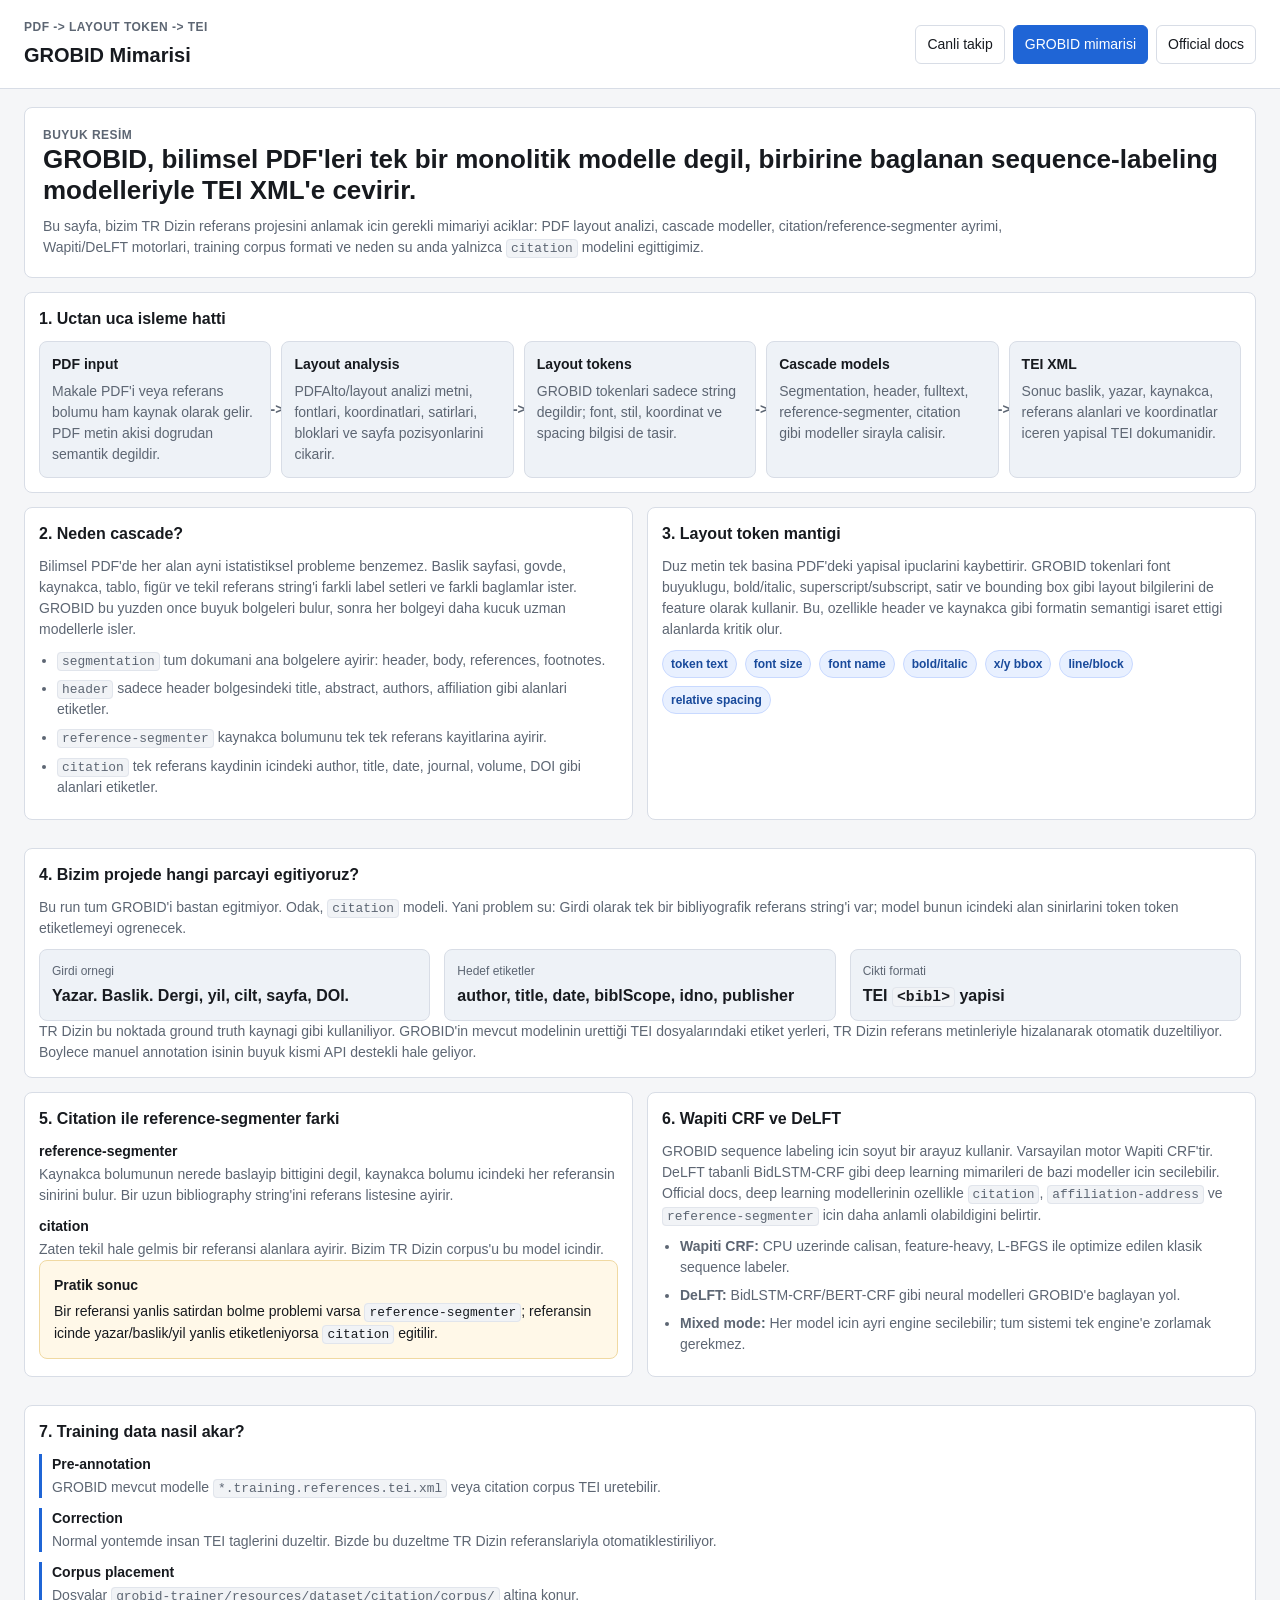
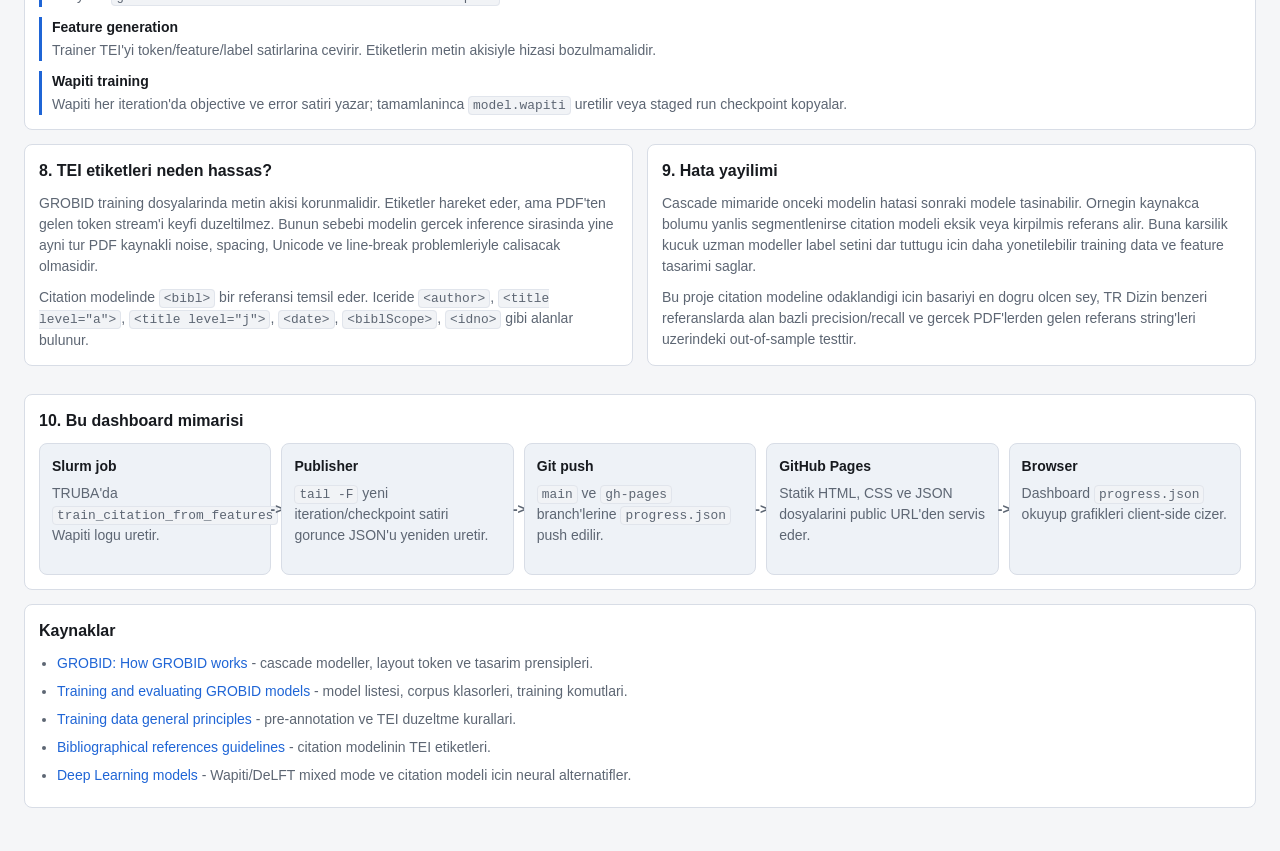
==== architecture.html @ 550983c4 "Expand dashboard documentation" ====
<!doctype html>
<html lang="tr">
<head>
  <meta charset="utf-8">
  <meta name="viewport" content="width=device-width, initial-scale=1">
  <title>GROBID Mimarisi</title>
  <link rel="stylesheet" href="styles.css">
</head>
<body>
  <header class="topbar">
    <div>
      <p class="eyebrow">PDF -> layout token -> TEI</p>
      <h1>GROBID Mimarisi</h1>
    </div>
    <nav class="nav">
      <a href="index.html">Canli takip</a>
      <a class="active" href="architecture.html">GROBID mimarisi</a>
      <a href="https://grobid.readthedocs.io/en/latest/Principles/" rel="noreferrer">Official docs</a>
    </nav>
  </header>

  <main class="page">
    <section class="article-header">
      <p class="eyebrow">Buyuk resim</p>
      <h2>GROBID, bilimsel PDF'leri tek bir monolitik modelle degil, birbirine baglanan sequence-labeling modelleriyle TEI XML'e cevirir.</h2>
      <p>
        Bu sayfa, bizim TR Dizin referans projesini anlamak icin gerekli mimariyi aciklar:
        PDF layout analizi, cascade modeller, citation/reference-segmenter ayrimi, Wapiti/DeLFT motorlari,
        training corpus formati ve neden su anda yalnizca <code>citation</code> modelini egittigimiz.
      </p>
    </section>

    <section class="panel">
      <h2>1. Uctan uca isleme hatti</h2>
      <div class="architecture-flow">
        <div class="flow-card">
          <strong>PDF input</strong>
          <span>Makale PDF'i veya referans bolumu ham kaynak olarak gelir. PDF metin akisi dogrudan semantik degildir.</span>
        </div>
        <div class="flow-card">
          <strong>Layout analysis</strong>
          <span>PDFAlto/layout analizi metni, fontlari, koordinatlari, satirlari, bloklari ve sayfa pozisyonlarini cikarir.</span>
        </div>
        <div class="flow-card">
          <strong>Layout tokens</strong>
          <span>GROBID tokenlari sadece string degildir; font, stil, koordinat ve spacing bilgisi de tasir.</span>
        </div>
        <div class="flow-card">
          <strong>Cascade models</strong>
          <span>Segmentation, header, fulltext, reference-segmenter, citation gibi modeller sirayla calisir.</span>
        </div>
        <div class="flow-card">
          <strong>TEI XML</strong>
          <span>Sonuc baslik, yazar, kaynakca, referans alanlari ve koordinatlar iceren yapisal TEI dokumanidir.</span>
        </div>
      </div>
    </section>

    <section class="architecture-grid">
      <article class="panel">
        <h2>2. Neden cascade?</h2>
        <p>
          Bilimsel PDF'de her alan ayni istatistiksel probleme benzemez. Baslik sayfasi, govde,
          kaynakca, tablo, figür ve tekil referans string'i farkli label setleri ve farkli baglamlar ister.
          GROBID bu yuzden once buyuk bolgeleri bulur, sonra her bolgeyi daha kucuk uzman modellerle isler.
        </p>
        <ul class="compact-list">
          <li><code>segmentation</code> tum dokumani ana bolgelere ayirir: header, body, references, footnotes.</li>
          <li><code>header</code> sadece header bolgesindeki title, abstract, authors, affiliation gibi alanlari etiketler.</li>
          <li><code>reference-segmenter</code> kaynakca bolumunu tek tek referans kayitlarina ayirir.</li>
          <li><code>citation</code> tek referans kaydinin icindeki author, title, date, journal, volume, DOI gibi alanlari etiketler.</li>
        </ul>
      </article>
      <article class="panel">
        <h2>3. Layout token mantigi</h2>
        <p>
          Duz metin tek basina PDF'deki yapisal ipuclarini kaybettirir. GROBID tokenlari font buyuklugu,
          bold/italic, superscript/subscript, satir ve bounding box gibi layout bilgilerini de feature olarak kullanir.
          Bu, ozellikle header ve kaynakca gibi formatin semantigi isaret ettigi alanlarda kritik olur.
        </p>
        <div class="tag-row">
          <span class="tag">token text</span>
          <span class="tag">font size</span>
          <span class="tag">font name</span>
          <span class="tag">bold/italic</span>
          <span class="tag">x/y bbox</span>
          <span class="tag">line/block</span>
          <span class="tag">relative spacing</span>
        </div>
      </article>
    </section>

    <section class="panel">
      <h2>4. Bizim projede hangi parcayi egitiyoruz?</h2>
      <p>
        Bu run tum GROBID'i bastan egitmiyor. Odak, <code>citation</code> modeli. Yani problem su:
        Girdi olarak tek bir bibliyografik referans string'i var; model bunun icindeki alan sinirlarini
        token token etiketlemeyi ogrenecek.
      </p>
      <div class="three">
        <div class="stat-box">
          <span>Girdi ornegi</span>
          <strong>Yazar. Baslik. Dergi, yil, cilt, sayfa, DOI.</strong>
        </div>
        <div class="stat-box">
          <span>Hedef etiketler</span>
          <strong>author, title, date, biblScope, idno, publisher</strong>
        </div>
        <div class="stat-box">
          <span>Cikti formati</span>
          <strong>TEI <code>&lt;bibl&gt;</code> yapisi</strong>
        </div>
      </div>
      <p>
        TR Dizin bu noktada ground truth kaynagi gibi kullaniliyor. GROBID'in mevcut modelinin urettiği
        TEI dosyalarındaki etiket yerleri, TR Dizin referans metinleriyle hizalanarak otomatik duzeltiliyor.
        Boylece manuel annotation isinin buyuk kismi API destekli hale geliyor.
      </p>
    </section>

    <section class="architecture-grid">
      <article class="panel">
        <h2>5. Citation ile reference-segmenter farki</h2>
        <dl class="definitions">
          <dt>reference-segmenter</dt>
          <dd>Kaynakca bolumunun nerede baslayip bittigini degil, kaynakca bolumu icindeki her referansin sinirini bulur. Bir uzun bibliography string'ini referans listesine ayirir.</dd>
          <dt>citation</dt>
          <dd>Zaten tekil hale gelmis bir referansi alanlara ayirir. Bizim TR Dizin corpus'u bu model icindir.</dd>
        </dl>
        <div class="callout">
          <strong>Pratik sonuc</strong>
          <span>Bir referansi yanlis satirdan bolme problemi varsa <code>reference-segmenter</code>; referansin icinde yazar/baslik/yil yanlis etiketleniyorsa <code>citation</code> egitilir.</span>
        </div>
      </article>
      <article class="panel">
        <h2>6. Wapiti CRF ve DeLFT</h2>
        <p>
          GROBID sequence labeling icin soyut bir arayuz kullanir. Varsayilan motor Wapiti CRF'tir.
          DeLFT tabanli BidLSTM-CRF gibi deep learning mimarileri de bazi modeller icin secilebilir.
          Official docs, deep learning modellerinin ozellikle <code>citation</code>, <code>affiliation-address</code>
          ve <code>reference-segmenter</code> icin daha anlamli olabildigini belirtir.
        </p>
        <ul class="compact-list">
          <li><strong>Wapiti CRF:</strong> CPU uzerinde calisan, feature-heavy, L-BFGS ile optimize edilen klasik sequence labeler.</li>
          <li><strong>DeLFT:</strong> BidLSTM-CRF/BERT-CRF gibi neural modelleri GROBID'e baglayan yol.</li>
          <li><strong>Mixed mode:</strong> Her model icin ayri engine secilebilir; tum sistemi tek engine'e zorlamak gerekmez.</li>
        </ul>
      </article>
    </section>

    <section class="panel">
      <h2>7. Training data nasil akar?</h2>
      <ol class="steps">
        <li><strong>Pre-annotation</strong><span>GROBID mevcut modelle <code>*.training.references.tei.xml</code> veya citation corpus TEI uretebilir.</span></li>
        <li><strong>Correction</strong><span>Normal yontemde insan TEI taglerini duzeltir. Bizde bu duzeltme TR Dizin referanslariyla otomatiklestiriliyor.</span></li>
        <li><strong>Corpus placement</strong><span>Dosyalar <code>grobid-trainer/resources/dataset/citation/corpus/</code> altina konur.</span></li>
        <li><strong>Feature generation</strong><span>Trainer TEI'yi token/feature/label satirlarina cevirir. Etiketlerin metin akisiyle hizasi bozulmamalidir.</span></li>
        <li><strong>Wapiti training</strong><span>Wapiti her iteration'da objective ve error satiri yazar; tamamlaninca <code>model.wapiti</code> uretilir veya staged run checkpoint kopyalar.</span></li>
      </ol>
    </section>

    <section class="architecture-grid">
      <article class="panel">
        <h2>8. TEI etiketleri neden hassas?</h2>
        <p>
          GROBID training dosyalarinda metin akisi korunmalidir. Etiketler hareket eder, ama PDF'ten gelen
          token stream'i keyfi duzeltilmez. Bunun sebebi modelin gercek inference sirasinda yine ayni tur
          PDF kaynakli noise, spacing, Unicode ve line-break problemleriyle calisacak olmasidir.
        </p>
        <p>
          Citation modelinde <code>&lt;bibl&gt;</code> bir referansi temsil eder. Iceride
          <code>&lt;author&gt;</code>, <code>&lt;title level="a"&gt;</code>, <code>&lt;title level="j"&gt;</code>,
          <code>&lt;date&gt;</code>, <code>&lt;biblScope&gt;</code>, <code>&lt;idno&gt;</code> gibi alanlar bulunur.
        </p>
      </article>
      <article class="panel">
        <h2>9. Hata yayilimi</h2>
        <p>
          Cascade mimaride onceki modelin hatasi sonraki modele tasinabilir. Ornegin kaynakca bolumu yanlis
          segmentlenirse citation modeli eksik veya kirpilmis referans alir. Buna karsilik kucuk uzman modeller
          label setini dar tuttugu icin daha yonetilebilir training data ve feature tasarimi saglar.
        </p>
        <p>
          Bu proje citation modeline odaklandigi icin basariyi en dogru olcen sey, TR Dizin benzeri referanslarda
          alan bazli precision/recall ve gercek PDF'lerden gelen referans string'leri uzerindeki out-of-sample testtir.
        </p>
      </article>
    </section>

    <section class="panel">
      <h2>10. Bu dashboard mimarisi</h2>
      <div class="architecture-flow">
        <div class="flow-card">
          <strong>Slurm job</strong>
          <span>TRUBA'da <code>train_citation_from_features</code> Wapiti logu uretir.</span>
        </div>
        <div class="flow-card">
          <strong>Publisher</strong>
          <span><code>tail -F</code> yeni iteration/checkpoint satiri gorunce JSON'u yeniden uretir.</span>
        </div>
        <div class="flow-card">
          <strong>Git push</strong>
          <span><code>main</code> ve <code>gh-pages</code> branch'lerine <code>progress.json</code> push edilir.</span>
        </div>
        <div class="flow-card">
          <strong>GitHub Pages</strong>
          <span>Statik HTML, CSS ve JSON dosyalarini public URL'den servis eder.</span>
        </div>
        <div class="flow-card">
          <strong>Browser</strong>
          <span>Dashboard <code>progress.json</code> okuyup grafikleri client-side cizer.</span>
        </div>
      </div>
    </section>

    <section class="panel">
      <h2>Kaynaklar</h2>
      <ul class="source-list">
        <li><a href="https://grobid.readthedocs.io/en/latest/Principles/" rel="noreferrer">GROBID: How GROBID works</a> - cascade modeller, layout token ve tasarim prensipleri.</li>
        <li><a href="https://grobid.readthedocs.io/en/latest/Training-the-models-of-Grobid/" rel="noreferrer">Training and evaluating GROBID models</a> - model listesi, corpus klasorleri, training komutlari.</li>
        <li><a href="https://grobid.readthedocs.io/en/latest/training/General-principles/" rel="noreferrer">Training data general principles</a> - pre-annotation ve TEI duzeltme kurallari.</li>
        <li><a href="https://grobid.readthedocs.io/en/latest/training/Bibliographical-references/" rel="noreferrer">Bibliographical references guidelines</a> - citation modelinin TEI etiketleri.</li>
        <li><a href="https://grobid.readthedocs.io/en/latest/Deep-Learning-models/" rel="noreferrer">Deep Learning models</a> - Wapiti/DeLFT mixed mode ve citation modeli icin neural alternatifler.</li>
      </ul>
    </section>
  </main>
</body>
</html>
---- styles.css ----
:root {
  --bg: #f5f6f8;
  --panel: #ffffff;
  --ink: #171a1f;
  --muted: #5d6673;
  --line: #d8dde6;
  --soft: #eef2f7;
  --blue: #1f65d6;
  --blue-soft: #e8f0ff;
  --red: #c93434;
  --orange: #d9741f;
  --green: #25835a;
  --purple: #6b4fc4;
}

* {
  box-sizing: border-box;
}

body {
  margin: 0;
  background: var(--bg);
  color: var(--ink);
  font: 14px/1.5 -apple-system, BlinkMacSystemFont, "Segoe UI", sans-serif;
}

a {
  color: var(--blue);
  text-decoration: none;
}

a:hover {
  text-decoration: underline;
}

code {
  background: #f1f3f6;
  border: 1px solid #e1e5ec;
  border-radius: 4px;
  font-size: 0.92em;
  padding: 1px 4px;
}

.topbar {
  align-items: center;
  background: var(--panel);
  border-bottom: 1px solid var(--line);
  display: flex;
  gap: 18px;
  justify-content: space-between;
  padding: 18px 24px;
  position: sticky;
  top: 0;
  z-index: 2;
}

.topbar h1 {
  font-size: 20px;
  font-weight: 650;
  letter-spacing: 0;
  margin: 0;
}

.eyebrow {
  color: var(--muted);
  font-size: 12px;
  font-weight: 650;
  letter-spacing: 0.04em;
  margin: 0 0 4px;
  text-transform: uppercase;
}

.nav {
  align-items: center;
  display: flex;
  flex-wrap: wrap;
  gap: 8px;
  justify-content: flex-end;
}

.nav a,
.nav button,
.button-link {
  background: white;
  border: 1px solid var(--line);
  border-radius: 6px;
  color: var(--ink);
  cursor: pointer;
  display: inline-flex;
  font: inherit;
  padding: 8px 11px;
}

.nav a.active {
  background: var(--blue);
  border-color: var(--blue);
  color: white;
}

.page {
  margin: 0 auto;
  max-width: 1480px;
  padding: 18px 24px 34px;
}

.intro {
  background: var(--panel);
  border: 1px solid var(--line);
  border-radius: 8px;
  display: grid;
  gap: 20px;
  grid-template-columns: minmax(0, 1.7fr) minmax(260px, 0.8fr);
  margin-bottom: 14px;
  padding: 18px;
}

.intro h2,
.article-header h2 {
  font-size: 26px;
  letter-spacing: 0;
  line-height: 1.2;
  margin: 0 0 10px;
}

.intro p,
.article-header p {
  color: var(--muted);
  margin: 0;
  max-width: 980px;
}

.intro-facts {
  display: grid;
  gap: 10px;
  grid-template-columns: 1fr 1fr;
}

.intro-facts div,
.stat-box {
  background: var(--soft);
  border: 1px solid var(--line);
  border-radius: 8px;
  min-width: 0;
  padding: 12px;
}

.intro-facts span,
.stat-box span {
  color: var(--muted);
  display: block;
  font-size: 12px;
  margin-bottom: 4px;
}

.intro-facts strong,
.stat-box strong {
  display: block;
  font-size: 16px;
}

.metrics {
  display: grid;
  gap: 12px;
  grid-template-columns: repeat(6, minmax(0, 1fr));
  margin-bottom: 14px;
}

.metric,
.panel {
  background: var(--panel);
  border: 1px solid var(--line);
  border-radius: 8px;
  padding: 14px;
}

.metric .label {
  color: var(--muted);
  font-size: 12px;
  margin-bottom: 4px;
}

.metric .value {
  font-size: 22px;
  font-weight: 650;
  overflow: hidden;
  text-overflow: ellipsis;
  white-space: nowrap;
}

.metric .hint {
  color: var(--muted);
  font-size: 12px;
  margin-top: 2px;
}

.grid {
  display: grid;
  gap: 14px;
  grid-template-columns: minmax(0, 1fr);
}

.two,
.explain-grid,
.note-grid,
.architecture-grid {
  display: grid;
  gap: 14px;
  grid-template-columns: 1fr 1fr;
  margin-bottom: 14px;
}

.three {
  display: grid;
  gap: 14px;
  grid-template-columns: repeat(3, minmax(0, 1fr));
}

.panel {
  margin-bottom: 14px;
}

.panel h2 {
  font-size: 16px;
  font-weight: 650;
  margin: 0 0 10px;
}

.panel h3 {
  font-size: 14px;
  margin: 0 0 6px;
}

.panel p {
  color: var(--muted);
  margin: 0 0 10px;
}

.panel p:last-child {
  margin-bottom: 0;
}

.panel-heading {
  align-items: start;
  display: flex;
  gap: 12px;
  justify-content: space-between;
  margin-bottom: 8px;
}

.panel-heading p {
  color: var(--muted);
  font-size: 13px;
  margin: 0;
  max-width: 640px;
}

.steps {
  counter-reset: step;
  display: grid;
  gap: 10px;
  list-style: none;
  margin: 0;
  padding: 0;
}

.steps li {
  border-left: 3px solid var(--blue);
  padding-left: 10px;
}

.steps strong {
  display: block;
  margin-bottom: 2px;
}

.steps span {
  color: var(--muted);
  display: block;
}

.definitions {
  margin: 0;
}

.definitions dt {
  font-weight: 650;
  margin-top: 10px;
}

.definitions dt:first-child {
  margin-top: 0;
}

.definitions dd {
  color: var(--muted);
  margin: 2px 0 0;
}

canvas {
  display: block;
  height: 250px;
  width: 100%;
}

.table-wrap {
  overflow-x: auto;
}

table {
  border-collapse: collapse;
  font-variant-numeric: tabular-nums;
  min-width: 680px;
  width: 100%;
}

th,
td {
  border-bottom: 1px solid var(--line);
  padding: 7px 8px;
  text-align: right;
}

th:first-child,
td:first-child {
  text-align: left;
}

th {
  color: var(--muted);
  font-size: 12px;
  font-weight: 600;
}

.statusline {
  color: var(--muted);
  font-size: 13px;
  margin: 8px 0 0;
}

.error {
  background: #fff1f1;
  border-left: 4px solid var(--red);
  border-radius: 4px;
  color: #5b1818;
  margin-top: 10px;
  padding: 9px 11px;
}

.article-header {
  background: var(--panel);
  border: 1px solid var(--line);
  border-radius: 8px;
  margin-bottom: 14px;
  padding: 18px;
}

.architecture-flow {
  display: grid;
  gap: 10px;
  grid-template-columns: repeat(5, minmax(0, 1fr));
}

.flow-card {
  background: var(--soft);
  border: 1px solid var(--line);
  border-radius: 8px;
  min-height: 132px;
  padding: 12px;
  position: relative;
}

.flow-card:not(:last-child)::after {
  color: var(--muted);
  content: "->";
  font-weight: 700;
  position: absolute;
  right: -13px;
  top: 50%;
  transform: translateY(-50%);
}

.flow-card strong {
  display: block;
  margin-bottom: 6px;
}

.flow-card span,
.source-list li,
.compact-list li {
  color: var(--muted);
}

.compact-list,
.source-list {
  margin: 0;
  padding-left: 18px;
}

.compact-list li,
.source-list li {
  margin: 7px 0;
}

.tag-row {
  display: flex;
  flex-wrap: wrap;
  gap: 8px;
}

.tag {
  background: var(--blue-soft);
  border: 1px solid #c8d9ff;
  border-radius: 999px;
  color: #194a9b;
  font-size: 12px;
  font-weight: 650;
  padding: 4px 8px;
}

.callout {
  background: #fff8e8;
  border: 1px solid #f0d9a2;
  border-radius: 8px;
  padding: 14px;
}

.callout strong {
  display: block;
  margin-bottom: 5px;
}

@media (max-width: 1100px) {
  .metrics {
    grid-template-columns: repeat(3, minmax(0, 1fr));
  }

  .architecture-flow {
    grid-template-columns: 1fr;
  }

  .flow-card:not(:last-child)::after {
    bottom: -18px;
    content: "down";
    left: 12px;
    right: auto;
    top: auto;
    transform: none;
  }
}

@media (max-width: 880px) {
  .topbar {
    align-items: flex-start;
    flex-direction: column;
  }

  .nav {
    justify-content: flex-start;
  }

  .intro,
  .two,
  .explain-grid,
  .note-grid,
  .architecture-grid,
  .three {
    grid-template-columns: 1fr;
  }

  .metrics {
    grid-template-columns: repeat(2, minmax(0, 1fr));
  }

  .panel-heading {
    display: block;
  }
}

@media (max-width: 520px) {
  .page,
  .topbar {
    padding-left: 14px;
    padding-right: 14px;
  }

  .intro-facts,
  .metrics {
    grid-template-columns: 1fr;
  }
}
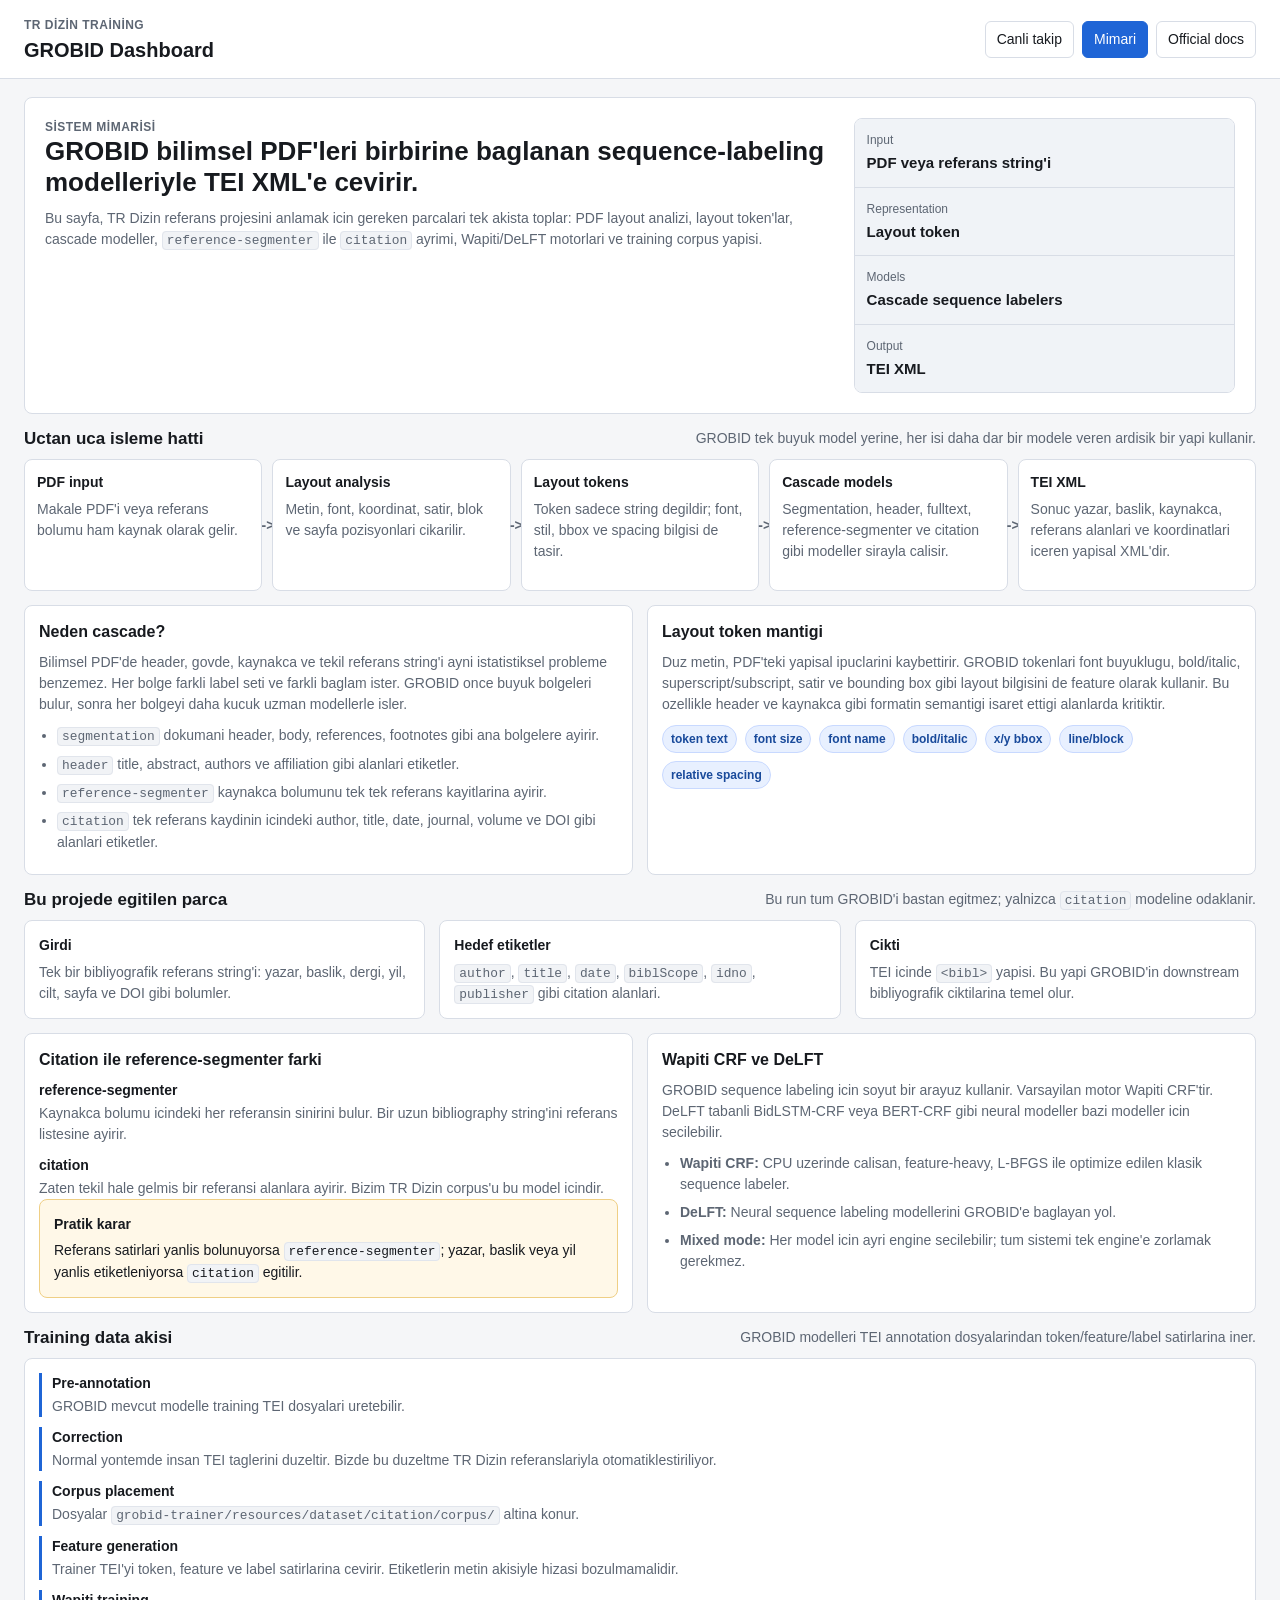
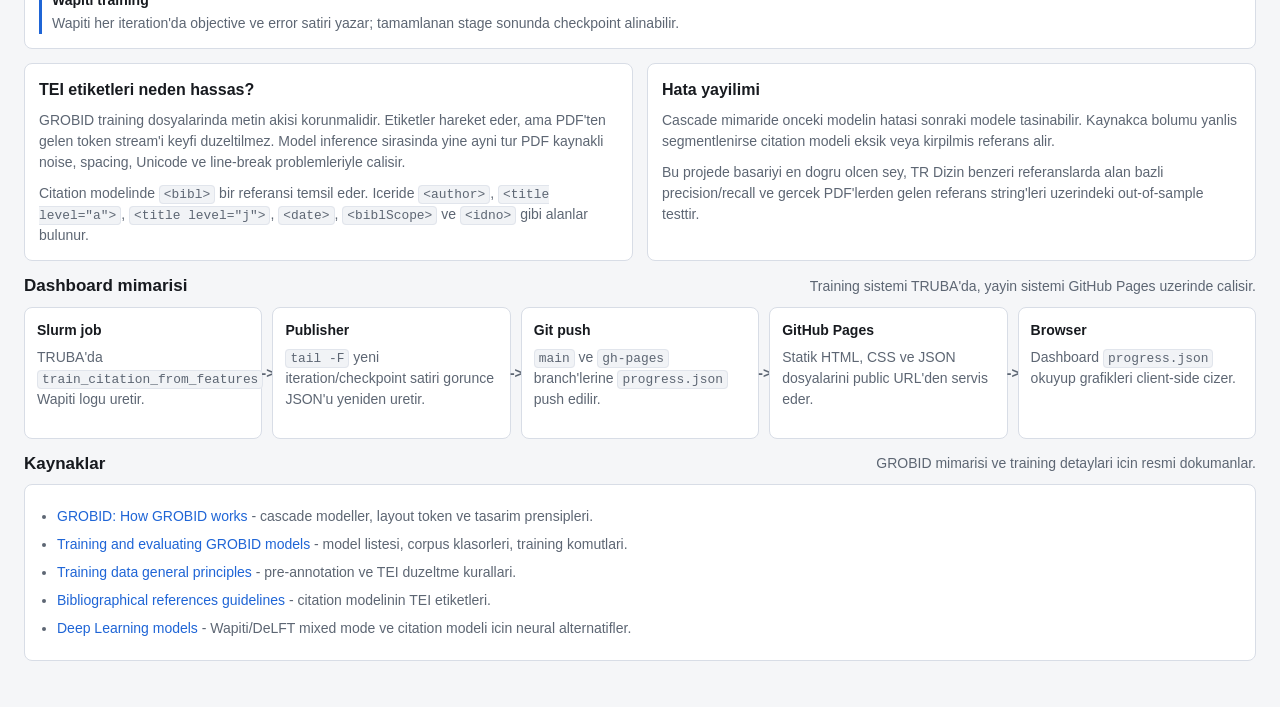
==== commit 64a48771: "Unify dashboard site layout" ====
--- a/architecture.html
+++ b/architecture.html
@@ -8,220 +8,224 @@
 </head>
 <body>
   <header class="topbar">
-    <div>
-      <p class="eyebrow">PDF -> layout token -> TEI</p>
-      <h1>GROBID Mimarisi</h1>
+    <div class="brand">
+      <p class="eyebrow">TR Dizin training</p>
+      <h1>GROBID Dashboard</h1>
     </div>
     <nav class="nav">
       <a href="index.html">Canli takip</a>
-      <a class="active" href="architecture.html">GROBID mimarisi</a>
+      <a class="active" href="architecture.html">Mimari</a>
       <a href="https://grobid.readthedocs.io/en/latest/Principles/" rel="noreferrer">Official docs</a>
     </nav>
   </header>
 
   <main class="page">
-    <section class="article-header">
-      <p class="eyebrow">Buyuk resim</p>
-      <h2>GROBID, bilimsel PDF'leri tek bir monolitik modelle degil, birbirine baglanan sequence-labeling modelleriyle TEI XML'e cevirir.</h2>
-      <p>
-        Bu sayfa, bizim TR Dizin referans projesini anlamak icin gerekli mimariyi aciklar:
-        PDF layout analizi, cascade modeller, citation/reference-segmenter ayrimi, Wapiti/DeLFT motorlari,
-        training corpus formati ve neden su anda yalnizca <code>citation</code> modelini egittigimiz.
-      </p>
-    </section>
-
-    <section class="panel">
-      <h2>1. Uctan uca isleme hatti</h2>
-      <div class="architecture-flow">
-        <div class="flow-card">
-          <strong>PDF input</strong>
-          <span>Makale PDF'i veya referans bolumu ham kaynak olarak gelir. PDF metin akisi dogrudan semantik degildir.</span>
+    <section class="hero">
+      <div>
+        <p class="eyebrow">Sistem mimarisi</p>
+        <h2>GROBID bilimsel PDF'leri birbirine baglanan sequence-labeling modelleriyle TEI XML'e cevirir.</h2>
+        <p>
+          Bu sayfa, TR Dizin referans projesini anlamak icin gereken parcalari tek akista toplar:
+          PDF layout analizi, layout token'lar, cascade modeller, <code>reference-segmenter</code> ile
+          <code>citation</code> ayrimi, Wapiti/DeLFT motorlari ve training corpus yapisi.
+        </p>
+      </div>
+      <div class="hero-meta" aria-label="Architecture summary">
+        <div><span>Input</span><strong>PDF veya referans string'i</strong></div>
+        <div><span>Representation</span><strong>Layout token</strong></div>
+        <div><span>Models</span><strong>Cascade sequence labelers</strong></div>
+        <div><span>Output</span><strong>TEI XML</strong></div>
+      </div>
+    </section>
+
+    <section class="section">
+      <div class="section-header">
+        <h2>Uctan uca isleme hatti</h2>
+        <p>GROBID tek buyuk model yerine, her isi daha dar bir modele veren ardisik bir yapi kullanir.</p>
+      </div>
+      <div class="pipeline">
+        <div class="pipeline-step"><strong>PDF input</strong><span>Makale PDF'i veya referans bolumu ham kaynak olarak gelir.</span></div>
+        <div class="pipeline-step"><strong>Layout analysis</strong><span>Metin, font, koordinat, satir, blok ve sayfa pozisyonlari cikarilir.</span></div>
+        <div class="pipeline-step"><strong>Layout tokens</strong><span>Token sadece string degildir; font, stil, bbox ve spacing bilgisi de tasir.</span></div>
+        <div class="pipeline-step"><strong>Cascade models</strong><span>Segmentation, header, fulltext, reference-segmenter ve citation gibi modeller sirayla calisir.</span></div>
+        <div class="pipeline-step"><strong>TEI XML</strong><span>Sonuc yazar, baslik, kaynakca, referans alanlari ve koordinatlari iceren yapisal XML'dir.</span></div>
+      </div>
+    </section>
+
+    <section class="section">
+      <div class="grid-2">
+        <article class="surface">
+          <div class="surface-heading">
+            <h3>Neden cascade?</h3>
+          </div>
+          <p>
+            Bilimsel PDF'de header, govde, kaynakca ve tekil referans string'i ayni istatistiksel
+            probleme benzemez. Her bolge farkli label seti ve farkli baglam ister. GROBID once
+            buyuk bolgeleri bulur, sonra her bolgeyi daha kucuk uzman modellerle isler.
+          </p>
+          <ul class="compact-list">
+            <li><code>segmentation</code> dokumani header, body, references, footnotes gibi ana bolgelere ayirir.</li>
+            <li><code>header</code> title, abstract, authors ve affiliation gibi alanlari etiketler.</li>
+            <li><code>reference-segmenter</code> kaynakca bolumunu tek tek referans kayitlarina ayirir.</li>
+            <li><code>citation</code> tek referans kaydinin icindeki author, title, date, journal, volume ve DOI gibi alanlari etiketler.</li>
+          </ul>
+        </article>
+        <article class="surface">
+          <div class="surface-heading">
+            <h3>Layout token mantigi</h3>
+          </div>
+          <p>
+            Duz metin, PDF'teki yapisal ipuclarini kaybettirir. GROBID tokenlari font buyuklugu,
+            bold/italic, superscript/subscript, satir ve bounding box gibi layout bilgisini de feature
+            olarak kullanir. Bu ozellikle header ve kaynakca gibi formatin semantigi isaret ettigi
+            alanlarda kritiktir.
+          </p>
+          <div class="tag-row">
+            <span class="tag">token text</span>
+            <span class="tag">font size</span>
+            <span class="tag">font name</span>
+            <span class="tag">bold/italic</span>
+            <span class="tag">x/y bbox</span>
+            <span class="tag">line/block</span>
+            <span class="tag">relative spacing</span>
+          </div>
+        </article>
+      </div>
+    </section>
+
+    <section class="section">
+      <div class="section-header">
+        <h2>Bu projede egitilen parca</h2>
+        <p>Bu run tum GROBID'i bastan egitmez; yalnizca <code>citation</code> modeline odaklanir.</p>
+      </div>
+      <div class="grid-3">
+        <div class="surface">
+          <h3>Girdi</h3>
+          <p>Tek bir bibliyografik referans string'i: yazar, baslik, dergi, yil, cilt, sayfa ve DOI gibi bolumler.</p>
         </div>
-        <div class="flow-card">
-          <strong>Layout analysis</strong>
-          <span>PDFAlto/layout analizi metni, fontlari, koordinatlari, satirlari, bloklari ve sayfa pozisyonlarini cikarir.</span>
+        <div class="surface">
+          <h3>Hedef etiketler</h3>
+          <p><code>author</code>, <code>title</code>, <code>date</code>, <code>biblScope</code>, <code>idno</code>, <code>publisher</code> gibi citation alanlari.</p>
         </div>
-        <div class="flow-card">
-          <strong>Layout tokens</strong>
-          <span>GROBID tokenlari sadece string degildir; font, stil, koordinat ve spacing bilgisi de tasir.</span>
+        <div class="surface">
+          <h3>Cikti</h3>
+          <p>TEI icinde <code>&lt;bibl&gt;</code> yapisi. Bu yapi GROBID'in downstream bibliyografik ciktilarina temel olur.</p>
         </div>
-        <div class="flow-card">
-          <strong>Cascade models</strong>
-          <span>Segmentation, header, fulltext, reference-segmenter, citation gibi modeller sirayla calisir.</span>
-        </div>
-        <div class="flow-card">
-          <strong>TEI XML</strong>
-          <span>Sonuc baslik, yazar, kaynakca, referans alanlari ve koordinatlar iceren yapisal TEI dokumanidir.</span>
-        </div>
-      </div>
-    </section>
-
-    <section class="architecture-grid">
-      <article class="panel">
-        <h2>2. Neden cascade?</h2>
-        <p>
-          Bilimsel PDF'de her alan ayni istatistiksel probleme benzemez. Baslik sayfasi, govde,
-          kaynakca, tablo, figür ve tekil referans string'i farkli label setleri ve farkli baglamlar ister.
-          GROBID bu yuzden once buyuk bolgeleri bulur, sonra her bolgeyi daha kucuk uzman modellerle isler.
-        </p>
-        <ul class="compact-list">
-          <li><code>segmentation</code> tum dokumani ana bolgelere ayirir: header, body, references, footnotes.</li>
-          <li><code>header</code> sadece header bolgesindeki title, abstract, authors, affiliation gibi alanlari etiketler.</li>
-          <li><code>reference-segmenter</code> kaynakca bolumunu tek tek referans kayitlarina ayirir.</li>
-          <li><code>citation</code> tek referans kaydinin icindeki author, title, date, journal, volume, DOI gibi alanlari etiketler.</li>
+      </div>
+    </section>
+
+    <section class="section">
+      <div class="grid-2">
+        <article class="surface">
+          <div class="surface-heading">
+            <h3>Citation ile reference-segmenter farki</h3>
+          </div>
+          <dl class="definitions">
+            <dt>reference-segmenter</dt>
+            <dd>Kaynakca bolumu icindeki her referansin sinirini bulur. Bir uzun bibliography string'ini referans listesine ayirir.</dd>
+            <dt>citation</dt>
+            <dd>Zaten tekil hale gelmis bir referansi alanlara ayirir. Bizim TR Dizin corpus'u bu model icindir.</dd>
+          </dl>
+          <div class="callout">
+            <strong>Pratik karar</strong>
+            <span>Referans satirlari yanlis bolunuyorsa <code>reference-segmenter</code>; yazar, baslik veya yil yanlis etiketleniyorsa <code>citation</code> egitilir.</span>
+          </div>
+        </article>
+        <article class="surface">
+          <div class="surface-heading">
+            <h3>Wapiti CRF ve DeLFT</h3>
+          </div>
+          <p>
+            GROBID sequence labeling icin soyut bir arayuz kullanir. Varsayilan motor Wapiti CRF'tir.
+            DeLFT tabanli BidLSTM-CRF veya BERT-CRF gibi neural modeller bazi modeller icin secilebilir.
+          </p>
+          <ul class="compact-list">
+            <li><strong>Wapiti CRF:</strong> CPU uzerinde calisan, feature-heavy, L-BFGS ile optimize edilen klasik sequence labeler.</li>
+            <li><strong>DeLFT:</strong> Neural sequence labeling modellerini GROBID'e baglayan yol.</li>
+            <li><strong>Mixed mode:</strong> Her model icin ayri engine secilebilir; tum sistemi tek engine'e zorlamak gerekmez.</li>
+          </ul>
+        </article>
+      </div>
+    </section>
+
+    <section class="section">
+      <div class="section-header">
+        <h2>Training data akisi</h2>
+        <p>GROBID modelleri TEI annotation dosyalarindan token/feature/label satirlarina iner.</p>
+      </div>
+      <div class="surface">
+        <ol class="steps">
+          <li><strong>Pre-annotation</strong><span>GROBID mevcut modelle training TEI dosyalari uretebilir.</span></li>
+          <li><strong>Correction</strong><span>Normal yontemde insan TEI taglerini duzeltir. Bizde bu duzeltme TR Dizin referanslariyla otomatiklestiriliyor.</span></li>
+          <li><strong>Corpus placement</strong><span>Dosyalar <code>grobid-trainer/resources/dataset/citation/corpus/</code> altina konur.</span></li>
+          <li><strong>Feature generation</strong><span>Trainer TEI'yi token, feature ve label satirlarina cevirir. Etiketlerin metin akisiyle hizasi bozulmamalidir.</span></li>
+          <li><strong>Wapiti training</strong><span>Wapiti her iteration'da objective ve error satiri yazar; tamamlanan stage sonunda checkpoint alinabilir.</span></li>
+        </ol>
+      </div>
+    </section>
+
+    <section class="section">
+      <div class="grid-2">
+        <article class="surface">
+          <div class="surface-heading">
+            <h3>TEI etiketleri neden hassas?</h3>
+          </div>
+          <p>
+            GROBID training dosyalarinda metin akisi korunmalidir. Etiketler hareket eder, ama PDF'ten
+            gelen token stream'i keyfi duzeltilmez. Model inference sirasinda yine ayni tur PDF kaynakli
+            noise, spacing, Unicode ve line-break problemleriyle calisir.
+          </p>
+          <p>
+            Citation modelinde <code>&lt;bibl&gt;</code> bir referansi temsil eder. Iceride
+            <code>&lt;author&gt;</code>, <code>&lt;title level="a"&gt;</code>,
+            <code>&lt;title level="j"&gt;</code>, <code>&lt;date&gt;</code>,
+            <code>&lt;biblScope&gt;</code> ve <code>&lt;idno&gt;</code> gibi alanlar bulunur.
+          </p>
+        </article>
+        <article class="surface">
+          <div class="surface-heading">
+            <h3>Hata yayilimi</h3>
+          </div>
+          <p>
+            Cascade mimaride onceki modelin hatasi sonraki modele tasinabilir. Kaynakca bolumu yanlis
+            segmentlenirse citation modeli eksik veya kirpilmis referans alir.
+          </p>
+          <p>
+            Bu projede basariyi en dogru olcen sey, TR Dizin benzeri referanslarda alan bazli
+            precision/recall ve gercek PDF'lerden gelen referans string'leri uzerindeki out-of-sample testtir.
+          </p>
+        </article>
+      </div>
+    </section>
+
+    <section class="section">
+      <div class="section-header">
+        <h2>Dashboard mimarisi</h2>
+        <p>Training sistemi TRUBA'da, yayin sistemi GitHub Pages uzerinde calisir.</p>
+      </div>
+      <div class="pipeline">
+        <div class="pipeline-step"><strong>Slurm job</strong><span>TRUBA'da <code>train_citation_from_features</code> Wapiti logu uretir.</span></div>
+        <div class="pipeline-step"><strong>Publisher</strong><span><code>tail -F</code> yeni iteration/checkpoint satiri gorunce JSON'u yeniden uretir.</span></div>
+        <div class="pipeline-step"><strong>Git push</strong><span><code>main</code> ve <code>gh-pages</code> branch'lerine <code>progress.json</code> push edilir.</span></div>
+        <div class="pipeline-step"><strong>GitHub Pages</strong><span>Statik HTML, CSS ve JSON dosyalarini public URL'den servis eder.</span></div>
+        <div class="pipeline-step"><strong>Browser</strong><span>Dashboard <code>progress.json</code> okuyup grafikleri client-side cizer.</span></div>
+      </div>
+    </section>
+
+    <section class="section">
+      <div class="section-header">
+        <h2>Kaynaklar</h2>
+        <p>GROBID mimarisi ve training detaylari icin resmi dokumanlar.</p>
+      </div>
+      <div class="surface">
+        <ul class="source-list">
+          <li><a href="https://grobid.readthedocs.io/en/latest/Principles/" rel="noreferrer">GROBID: How GROBID works</a> - cascade modeller, layout token ve tasarim prensipleri.</li>
+          <li><a href="https://grobid.readthedocs.io/en/latest/Training-the-models-of-Grobid/" rel="noreferrer">Training and evaluating GROBID models</a> - model listesi, corpus klasorleri, training komutlari.</li>
+          <li><a href="https://grobid.readthedocs.io/en/latest/training/General-principles/" rel="noreferrer">Training data general principles</a> - pre-annotation ve TEI duzeltme kurallari.</li>
+          <li><a href="https://grobid.readthedocs.io/en/latest/training/Bibliographical-references/" rel="noreferrer">Bibliographical references guidelines</a> - citation modelinin TEI etiketleri.</li>
+          <li><a href="https://grobid.readthedocs.io/en/latest/Deep-Learning-models/" rel="noreferrer">Deep Learning models</a> - Wapiti/DeLFT mixed mode ve citation modeli icin neural alternatifler.</li>
         </ul>
-      </article>
-      <article class="panel">
-        <h2>3. Layout token mantigi</h2>
-        <p>
-          Duz metin tek basina PDF'deki yapisal ipuclarini kaybettirir. GROBID tokenlari font buyuklugu,
-          bold/italic, superscript/subscript, satir ve bounding box gibi layout bilgilerini de feature olarak kullanir.
-          Bu, ozellikle header ve kaynakca gibi formatin semantigi isaret ettigi alanlarda kritik olur.
-        </p>
-        <div class="tag-row">
-          <span class="tag">token text</span>
-          <span class="tag">font size</span>
-          <span class="tag">font name</span>
-          <span class="tag">bold/italic</span>
-          <span class="tag">x/y bbox</span>
-          <span class="tag">line/block</span>
-          <span class="tag">relative spacing</span>
-        </div>
-      </article>
-    </section>
-
-    <section class="panel">
-      <h2>4. Bizim projede hangi parcayi egitiyoruz?</h2>
-      <p>
-        Bu run tum GROBID'i bastan egitmiyor. Odak, <code>citation</code> modeli. Yani problem su:
-        Girdi olarak tek bir bibliyografik referans string'i var; model bunun icindeki alan sinirlarini
-        token token etiketlemeyi ogrenecek.
-      </p>
-      <div class="three">
-        <div class="stat-box">
-          <span>Girdi ornegi</span>
-          <strong>Yazar. Baslik. Dergi, yil, cilt, sayfa, DOI.</strong>
-        </div>
-        <div class="stat-box">
-          <span>Hedef etiketler</span>
-          <strong>author, title, date, biblScope, idno, publisher</strong>
-        </div>
-        <div class="stat-box">
-          <span>Cikti formati</span>
-          <strong>TEI <code>&lt;bibl&gt;</code> yapisi</strong>
-        </div>
-      </div>
-      <p>
-        TR Dizin bu noktada ground truth kaynagi gibi kullaniliyor. GROBID'in mevcut modelinin urettiği
-        TEI dosyalarındaki etiket yerleri, TR Dizin referans metinleriyle hizalanarak otomatik duzeltiliyor.
-        Boylece manuel annotation isinin buyuk kismi API destekli hale geliyor.
-      </p>
-    </section>
-
-    <section class="architecture-grid">
-      <article class="panel">
-        <h2>5. Citation ile reference-segmenter farki</h2>
-        <dl class="definitions">
-          <dt>reference-segmenter</dt>
-          <dd>Kaynakca bolumunun nerede baslayip bittigini degil, kaynakca bolumu icindeki her referansin sinirini bulur. Bir uzun bibliography string'ini referans listesine ayirir.</dd>
-          <dt>citation</dt>
-          <dd>Zaten tekil hale gelmis bir referansi alanlara ayirir. Bizim TR Dizin corpus'u bu model icindir.</dd>
-        </dl>
-        <div class="callout">
-          <strong>Pratik sonuc</strong>
-          <span>Bir referansi yanlis satirdan bolme problemi varsa <code>reference-segmenter</code>; referansin icinde yazar/baslik/yil yanlis etiketleniyorsa <code>citation</code> egitilir.</span>
-        </div>
-      </article>
-      <article class="panel">
-        <h2>6. Wapiti CRF ve DeLFT</h2>
-        <p>
-          GROBID sequence labeling icin soyut bir arayuz kullanir. Varsayilan motor Wapiti CRF'tir.
-          DeLFT tabanli BidLSTM-CRF gibi deep learning mimarileri de bazi modeller icin secilebilir.
-          Official docs, deep learning modellerinin ozellikle <code>citation</code>, <code>affiliation-address</code>
-          ve <code>reference-segmenter</code> icin daha anlamli olabildigini belirtir.
-        </p>
-        <ul class="compact-list">
-          <li><strong>Wapiti CRF:</strong> CPU uzerinde calisan, feature-heavy, L-BFGS ile optimize edilen klasik sequence labeler.</li>
-          <li><strong>DeLFT:</strong> BidLSTM-CRF/BERT-CRF gibi neural modelleri GROBID'e baglayan yol.</li>
-          <li><strong>Mixed mode:</strong> Her model icin ayri engine secilebilir; tum sistemi tek engine'e zorlamak gerekmez.</li>
-        </ul>
-      </article>
-    </section>
-
-    <section class="panel">
-      <h2>7. Training data nasil akar?</h2>
-      <ol class="steps">
-        <li><strong>Pre-annotation</strong><span>GROBID mevcut modelle <code>*.training.references.tei.xml</code> veya citation corpus TEI uretebilir.</span></li>
-        <li><strong>Correction</strong><span>Normal yontemde insan TEI taglerini duzeltir. Bizde bu duzeltme TR Dizin referanslariyla otomatiklestiriliyor.</span></li>
-        <li><strong>Corpus placement</strong><span>Dosyalar <code>grobid-trainer/resources/dataset/citation/corpus/</code> altina konur.</span></li>
-        <li><strong>Feature generation</strong><span>Trainer TEI'yi token/feature/label satirlarina cevirir. Etiketlerin metin akisiyle hizasi bozulmamalidir.</span></li>
-        <li><strong>Wapiti training</strong><span>Wapiti her iteration'da objective ve error satiri yazar; tamamlaninca <code>model.wapiti</code> uretilir veya staged run checkpoint kopyalar.</span></li>
-      </ol>
-    </section>
-
-    <section class="architecture-grid">
-      <article class="panel">
-        <h2>8. TEI etiketleri neden hassas?</h2>
-        <p>
-          GROBID training dosyalarinda metin akisi korunmalidir. Etiketler hareket eder, ama PDF'ten gelen
-          token stream'i keyfi duzeltilmez. Bunun sebebi modelin gercek inference sirasinda yine ayni tur
-          PDF kaynakli noise, spacing, Unicode ve line-break problemleriyle calisacak olmasidir.
-        </p>
-        <p>
-          Citation modelinde <code>&lt;bibl&gt;</code> bir referansi temsil eder. Iceride
-          <code>&lt;author&gt;</code>, <code>&lt;title level="a"&gt;</code>, <code>&lt;title level="j"&gt;</code>,
-          <code>&lt;date&gt;</code>, <code>&lt;biblScope&gt;</code>, <code>&lt;idno&gt;</code> gibi alanlar bulunur.
-        </p>
-      </article>
-      <article class="panel">
-        <h2>9. Hata yayilimi</h2>
-        <p>
-          Cascade mimaride onceki modelin hatasi sonraki modele tasinabilir. Ornegin kaynakca bolumu yanlis
-          segmentlenirse citation modeli eksik veya kirpilmis referans alir. Buna karsilik kucuk uzman modeller
-          label setini dar tuttugu icin daha yonetilebilir training data ve feature tasarimi saglar.
-        </p>
-        <p>
-          Bu proje citation modeline odaklandigi icin basariyi en dogru olcen sey, TR Dizin benzeri referanslarda
-          alan bazli precision/recall ve gercek PDF'lerden gelen referans string'leri uzerindeki out-of-sample testtir.
-        </p>
-      </article>
-    </section>
-
-    <section class="panel">
-      <h2>10. Bu dashboard mimarisi</h2>
-      <div class="architecture-flow">
-        <div class="flow-card">
-          <strong>Slurm job</strong>
-          <span>TRUBA'da <code>train_citation_from_features</code> Wapiti logu uretir.</span>
-        </div>
-        <div class="flow-card">
-          <strong>Publisher</strong>
-          <span><code>tail -F</code> yeni iteration/checkpoint satiri gorunce JSON'u yeniden uretir.</span>
-        </div>
-        <div class="flow-card">
-          <strong>Git push</strong>
-          <span><code>main</code> ve <code>gh-pages</code> branch'lerine <code>progress.json</code> push edilir.</span>
-        </div>
-        <div class="flow-card">
-          <strong>GitHub Pages</strong>
-          <span>Statik HTML, CSS ve JSON dosyalarini public URL'den servis eder.</span>
-        </div>
-        <div class="flow-card">
-          <strong>Browser</strong>
-          <span>Dashboard <code>progress.json</code> okuyup grafikleri client-side cizer.</span>
-        </div>
-      </div>
-    </section>
-
-    <section class="panel">
-      <h2>Kaynaklar</h2>
-      <ul class="source-list">
-        <li><a href="https://grobid.readthedocs.io/en/latest/Principles/" rel="noreferrer">GROBID: How GROBID works</a> - cascade modeller, layout token ve tasarim prensipleri.</li>
-        <li><a href="https://grobid.readthedocs.io/en/latest/Training-the-models-of-Grobid/" rel="noreferrer">Training and evaluating GROBID models</a> - model listesi, corpus klasorleri, training komutlari.</li>
-        <li><a href="https://grobid.readthedocs.io/en/latest/training/General-principles/" rel="noreferrer">Training data general principles</a> - pre-annotation ve TEI duzeltme kurallari.</li>
-        <li><a href="https://grobid.readthedocs.io/en/latest/training/Bibliographical-references/" rel="noreferrer">Bibliographical references guidelines</a> - citation modelinin TEI etiketleri.</li>
-        <li><a href="https://grobid.readthedocs.io/en/latest/Deep-Learning-models/" rel="noreferrer">Deep Learning models</a> - Wapiti/DeLFT mixed mode ve citation modeli icin neural alternatifler.</li>
-      </ul>
+      </div>
     </section>
   </main>
 </body>
--- a/styles.css
+++ b/styles.css
@@ -1,16 +1,17 @@
 :root {
   --bg: #f5f6f8;
-  --panel: #ffffff;
+  --surface: #ffffff;
+  --surface-alt: #f0f3f7;
   --ink: #171a1f;
   --muted: #5d6673;
   --line: #d8dde6;
-  --soft: #eef2f7;
   --blue: #1f65d6;
   --blue-soft: #e8f0ff;
   --red: #c93434;
   --orange: #d9741f;
   --green: #25835a;
-  --purple: #6b4fc4;
+  --warning-bg: #fff8e8;
+  --warning-line: #efcf85;
 }
 
 * {
@@ -43,22 +44,19 @@
 
 .topbar {
   align-items: center;
-  background: var(--panel);
+  background: var(--surface);
   border-bottom: 1px solid var(--line);
   display: flex;
   gap: 18px;
   justify-content: space-between;
-  padding: 18px 24px;
+  padding: 16px 24px;
   position: sticky;
   top: 0;
   z-index: 2;
 }
 
-.topbar h1 {
-  font-size: 20px;
-  font-weight: 650;
-  letter-spacing: 0;
-  margin: 0;
+.brand {
+  min-width: 220px;
 }
 
 .eyebrow {
@@ -68,6 +66,14 @@
   letter-spacing: 0.04em;
   margin: 0 0 4px;
   text-transform: uppercase;
+}
+
+.topbar h1 {
+  font-size: 20px;
+  font-weight: 650;
+  letter-spacing: 0;
+  line-height: 1.2;
+  margin: 0;
 }
 
 .nav {
@@ -79,8 +85,8 @@
 }
 
 .nav a,
-.nav button,
-.button-link {
+.nav button {
+  align-items: center;
   background: white;
   border: 1px solid var(--line);
   border-radius: 6px;
@@ -88,7 +94,8 @@
   cursor: pointer;
   display: inline-flex;
   font: inherit;
-  padding: 8px 11px;
+  min-height: 36px;
+  padding: 7px 11px;
 }
 
 .nav a.active {
@@ -100,76 +107,128 @@
 .page {
   margin: 0 auto;
   max-width: 1480px;
-  padding: 18px 24px 34px;
-}
-
-.intro {
-  background: var(--panel);
+  padding: 18px 24px 36px;
+}
+
+.hero {
+  background: var(--surface);
   border: 1px solid var(--line);
   border-radius: 8px;
   display: grid;
-  gap: 20px;
-  grid-template-columns: minmax(0, 1.7fr) minmax(260px, 0.8fr);
+  gap: 22px;
+  grid-template-columns: minmax(0, 1.65fr) minmax(260px, 0.8fr);
   margin-bottom: 14px;
-  padding: 18px;
-}
-
-.intro h2,
-.article-header h2 {
+  padding: 20px;
+}
+
+.hero h2 {
   font-size: 26px;
   letter-spacing: 0;
   line-height: 1.2;
   margin: 0 0 10px;
-}
-
-.intro p,
-.article-header p {
-  color: var(--muted);
-  margin: 0;
   max-width: 980px;
 }
 
-.intro-facts {
-  display: grid;
-  gap: 10px;
-  grid-template-columns: 1fr 1fr;
-}
-
-.intro-facts div,
-.stat-box {
-  background: var(--soft);
+.hero p,
+.section-header p,
+.surface p,
+.muted {
+  color: var(--muted);
+}
+
+.hero p {
+  margin: 0;
+  max-width: 980px;
+}
+
+.hero-meta {
+  align-self: stretch;
+  border: 1px solid var(--line);
+  border-radius: 8px;
+  display: grid;
+  overflow: hidden;
+}
+
+.hero-meta div {
+  background: var(--surface-alt);
+  border-bottom: 1px solid var(--line);
+  min-width: 0;
+  padding: 12px;
+}
+
+.hero-meta div:last-child {
+  border-bottom: 0;
+}
+
+.hero-meta span {
+  color: var(--muted);
+  display: block;
+  font-size: 12px;
+  margin-bottom: 3px;
+}
+
+.hero-meta strong {
+  display: block;
+  font-size: 15px;
+  overflow-wrap: anywhere;
+}
+
+.section {
+  margin-bottom: 14px;
+}
+
+.section-header {
+  align-items: flex-end;
+  display: flex;
+  gap: 14px;
+  justify-content: space-between;
+  margin: 0 0 10px;
+}
+
+.section-header h2 {
+  font-size: 17px;
+  font-weight: 650;
+  letter-spacing: 0;
+  line-height: 1.25;
+  margin: 0;
+}
+
+.section-header p {
+  margin: 0;
+  max-width: 680px;
+}
+
+.surface {
+  background: var(--surface);
+  border: 1px solid var(--line);
+  border-radius: 8px;
+  padding: 14px;
+}
+
+.surface h3 {
+  font-size: 14px;
+  margin: 0 0 6px;
+}
+
+.surface p {
+  margin: 0 0 10px;
+}
+
+.surface p:last-child {
+  margin-bottom: 0;
+}
+
+.metrics {
+  display: grid;
+  gap: 12px;
+  grid-template-columns: repeat(6, minmax(0, 1fr));
+}
+
+.metric {
+  background: var(--surface);
   border: 1px solid var(--line);
   border-radius: 8px;
   min-width: 0;
-  padding: 12px;
-}
-
-.intro-facts span,
-.stat-box span {
-  color: var(--muted);
-  display: block;
-  font-size: 12px;
-  margin-bottom: 4px;
-}
-
-.intro-facts strong,
-.stat-box strong {
-  display: block;
-  font-size: 16px;
-}
-
-.metrics {
-  display: grid;
-  gap: 12px;
-  grid-template-columns: repeat(6, minmax(0, 1fr));
-  margin-bottom: 14px;
-}
-
-.metric,
-.panel {
-  background: var(--panel);
-  border: 1px solid var(--line);
-  border-radius: 8px;
   padding: 14px;
 }
 
@@ -193,69 +252,54 @@
   margin-top: 2px;
 }
 
-.grid {
+.grid-2,
+.grid-3 {
+  display: grid;
+  gap: 14px;
+}
+
+.grid-2 {
+  grid-template-columns: repeat(2, minmax(0, 1fr));
+}
+
+.grid-3 {
+  grid-template-columns: repeat(3, minmax(0, 1fr));
+}
+
+.chart-grid {
   display: grid;
   gap: 14px;
   grid-template-columns: minmax(0, 1fr);
 }
 
-.two,
-.explain-grid,
-.note-grid,
-.architecture-grid {
+.chart-row {
   display: grid;
   gap: 14px;
-  grid-template-columns: 1fr 1fr;
-  margin-bottom: 14px;
-}
-
-.three {
-  display: grid;
-  gap: 14px;
-  grid-template-columns: repeat(3, minmax(0, 1fr));
-}
-
-.panel {
-  margin-bottom: 14px;
-}
-
-.panel h2 {
-  font-size: 16px;
-  font-weight: 650;
-  margin: 0 0 10px;
-}
-
-.panel h3 {
-  font-size: 14px;
-  margin: 0 0 6px;
-}
-
-.panel p {
-  color: var(--muted);
-  margin: 0 0 10px;
-}
-
-.panel p:last-child {
-  margin-bottom: 0;
-}
-
-.panel-heading {
-  align-items: start;
+  grid-template-columns: repeat(2, minmax(0, 1fr));
+}
+
+.surface-heading {
+  align-items: flex-start;
   display: flex;
   gap: 12px;
   justify-content: space-between;
   margin-bottom: 8px;
 }
 
-.panel-heading p {
+.surface-heading h3 {
+  font-size: 16px;
+  font-weight: 650;
+  margin: 0;
+}
+
+.surface-heading p {
   color: var(--muted);
   font-size: 13px;
   margin: 0;
-  max-width: 640px;
+  max-width: 620px;
 }
 
 .steps {
-  counter-reset: step;
   display: grid;
   gap: 10px;
   list-style: none;
@@ -346,22 +390,14 @@
   padding: 9px 11px;
 }
 
-.article-header {
-  background: var(--panel);
-  border: 1px solid var(--line);
-  border-radius: 8px;
-  margin-bottom: 14px;
-  padding: 18px;
-}
-
-.architecture-flow {
+.pipeline {
   display: grid;
   gap: 10px;
   grid-template-columns: repeat(5, minmax(0, 1fr));
 }
 
-.flow-card {
-  background: var(--soft);
+.pipeline-step {
+  background: var(--surface);
   border: 1px solid var(--line);
   border-radius: 8px;
   min-height: 132px;
@@ -369,7 +405,7 @@
   position: relative;
 }
 
-.flow-card:not(:last-child)::after {
+.pipeline-step:not(:last-child)::after {
   color: var(--muted);
   content: "->";
   font-weight: 700;
@@ -379,14 +415,14 @@
   transform: translateY(-50%);
 }
 
-.flow-card strong {
+.pipeline-step strong {
   display: block;
   margin-bottom: 6px;
 }
 
-.flow-card span,
-.source-list li,
-.compact-list li {
+.pipeline-step span,
+.compact-list li,
+.source-list li {
   color: var(--muted);
 }
 
@@ -418,8 +454,8 @@
 }
 
 .callout {
-  background: #fff8e8;
-  border: 1px solid #f0d9a2;
+  background: var(--warning-bg);
+  border: 1px solid var(--warning-line);
   border-radius: 8px;
   padding: 14px;
 }
@@ -429,18 +465,22 @@
   margin-bottom: 5px;
 }
 
-@media (max-width: 1100px) {
+@media (max-width: 1120px) {
   .metrics {
     grid-template-columns: repeat(3, minmax(0, 1fr));
   }
 
-  .architecture-flow {
+  .pipeline {
     grid-template-columns: 1fr;
   }
 
-  .flow-card:not(:last-child)::after {
-    bottom: -18px;
-    content: "down";
+  .pipeline-step {
+    min-height: 0;
+  }
+
+  .pipeline-step:not(:last-child)::after {
+    bottom: -17px;
+    content: "v";
     left: 12px;
     right: auto;
     top: auto;
@@ -458,32 +498,31 @@
     justify-content: flex-start;
   }
 
-  .intro,
-  .two,
-  .explain-grid,
-  .note-grid,
-  .architecture-grid,
-  .three {
+  .hero,
+  .grid-2,
+  .grid-3,
+  .chart-row {
     grid-template-columns: 1fr;
   }
 
-  .metrics {
-    grid-template-columns: repeat(2, minmax(0, 1fr));
-  }
-
-  .panel-heading {
+  .section-header,
+  .surface-heading {
     display: block;
   }
-}
-
-@media (max-width: 520px) {
+
+  .section-header p,
+  .surface-heading p {
+    margin-top: 5px;
+  }
+}
+
+@media (max-width: 560px) {
   .page,
   .topbar {
     padding-left: 14px;
     padding-right: 14px;
   }
 
-  .intro-facts,
   .metrics {
     grid-template-columns: 1fr;
   }
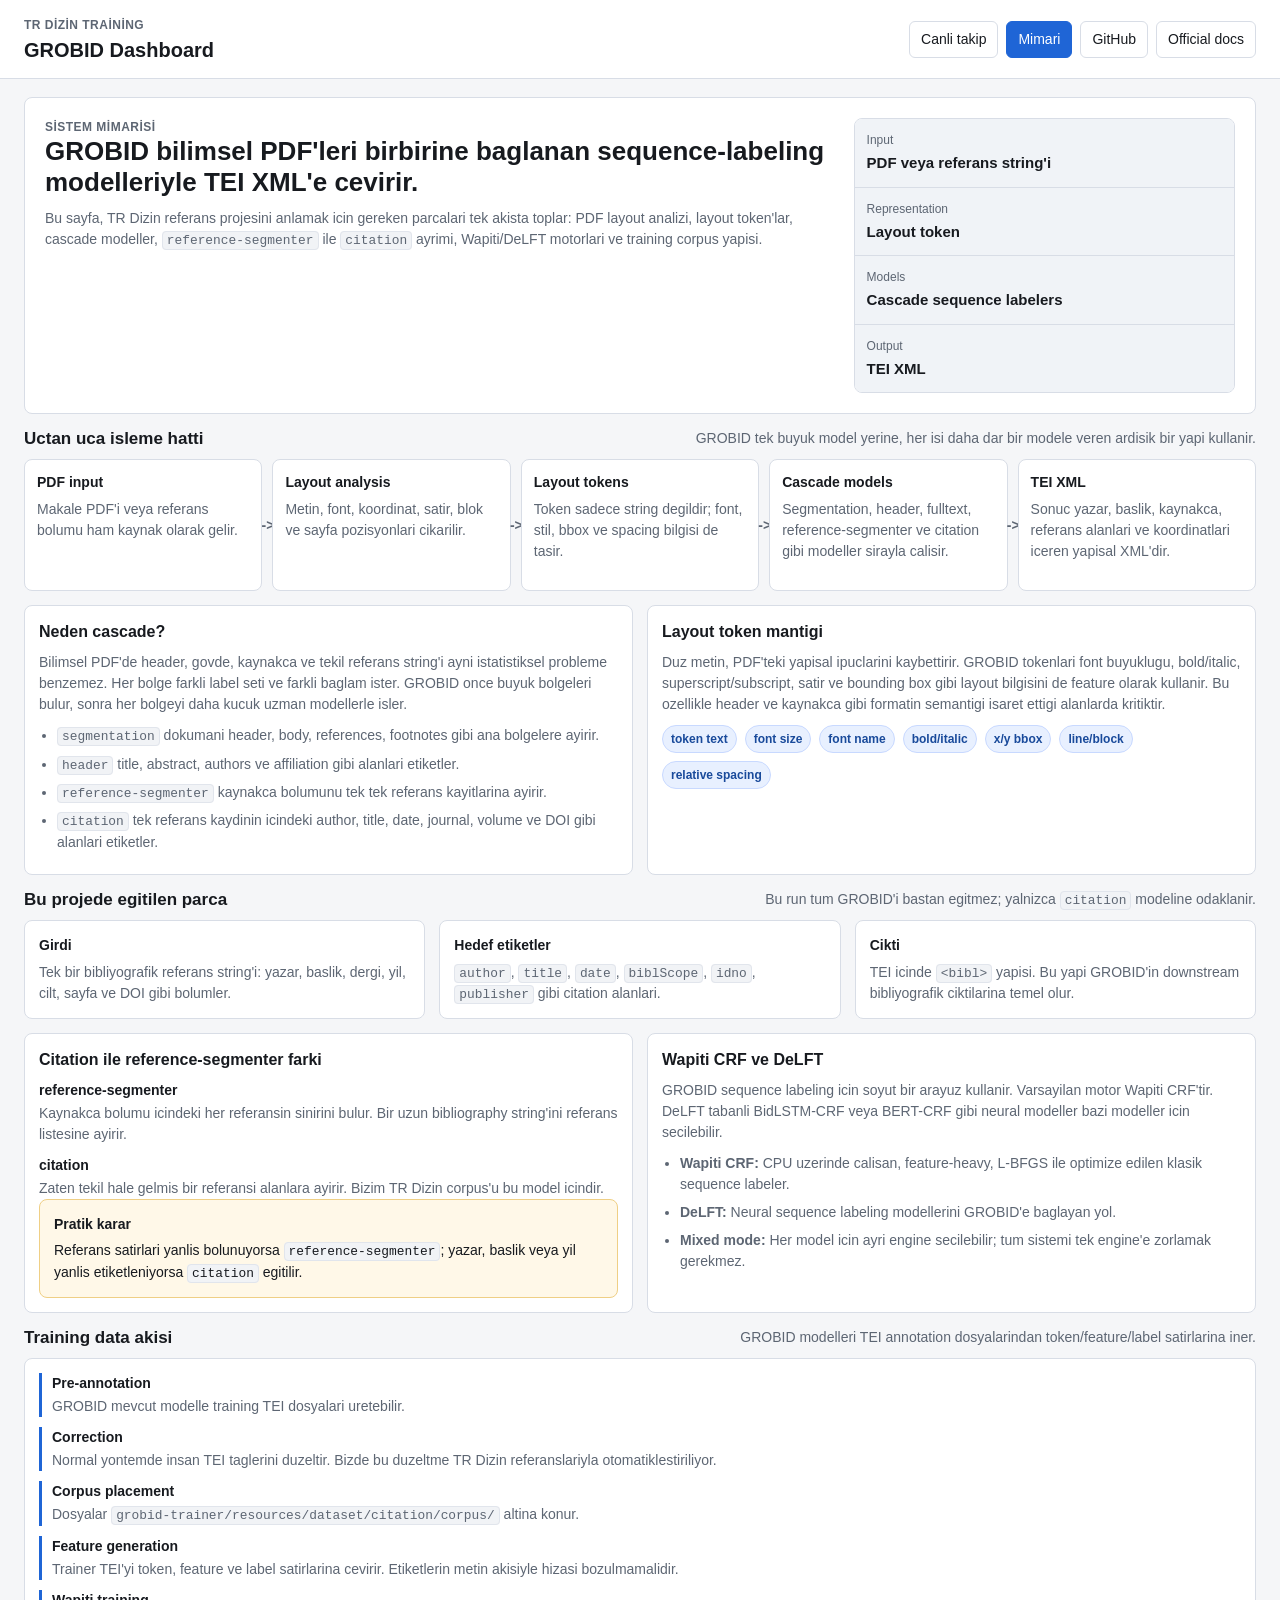
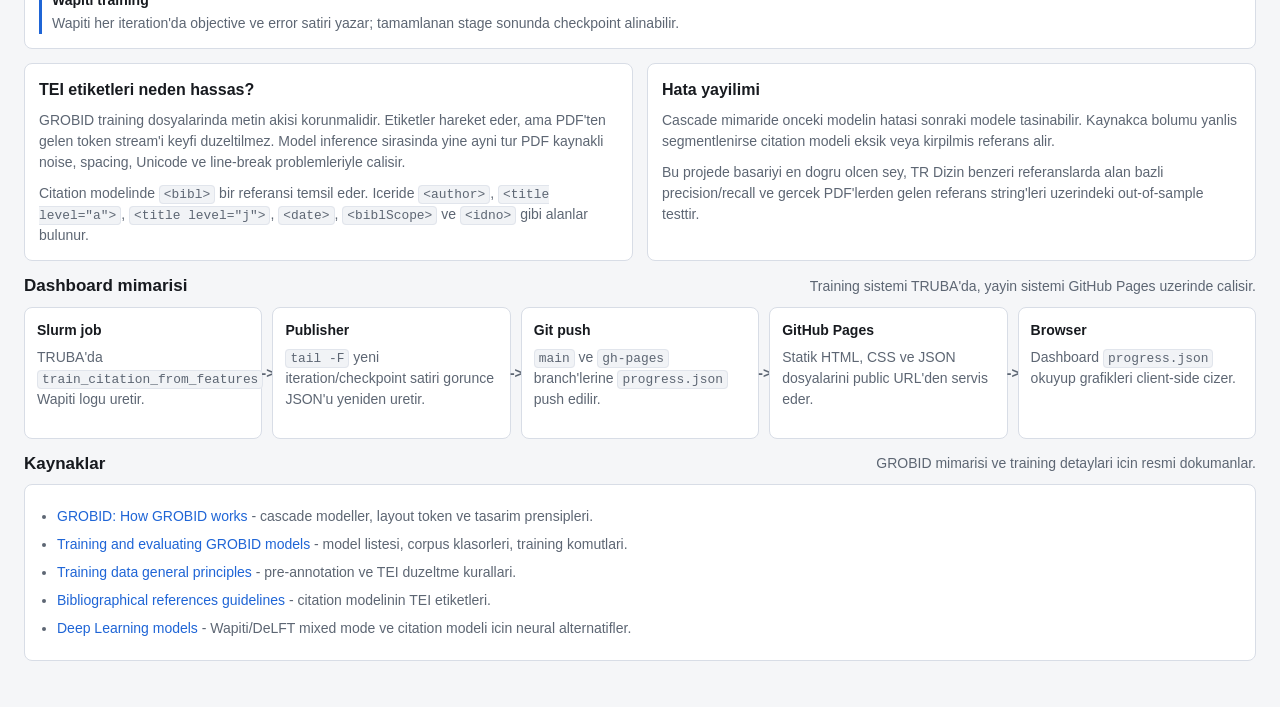
==== commit b8533c9c: "Align dashboard navigation links" ====
--- a/architecture.html
+++ b/architecture.html
@@ -15,6 +15,7 @@
     <nav class="nav">
       <a href="index.html">Canli takip</a>
       <a class="active" href="architecture.html">Mimari</a>
+      <a href="https://github.com/isikgirayedu/grobid-dashboard" rel="noreferrer">GitHub</a>
       <a href="https://grobid.readthedocs.io/en/latest/Principles/" rel="noreferrer">Official docs</a>
     </nav>
   </header>
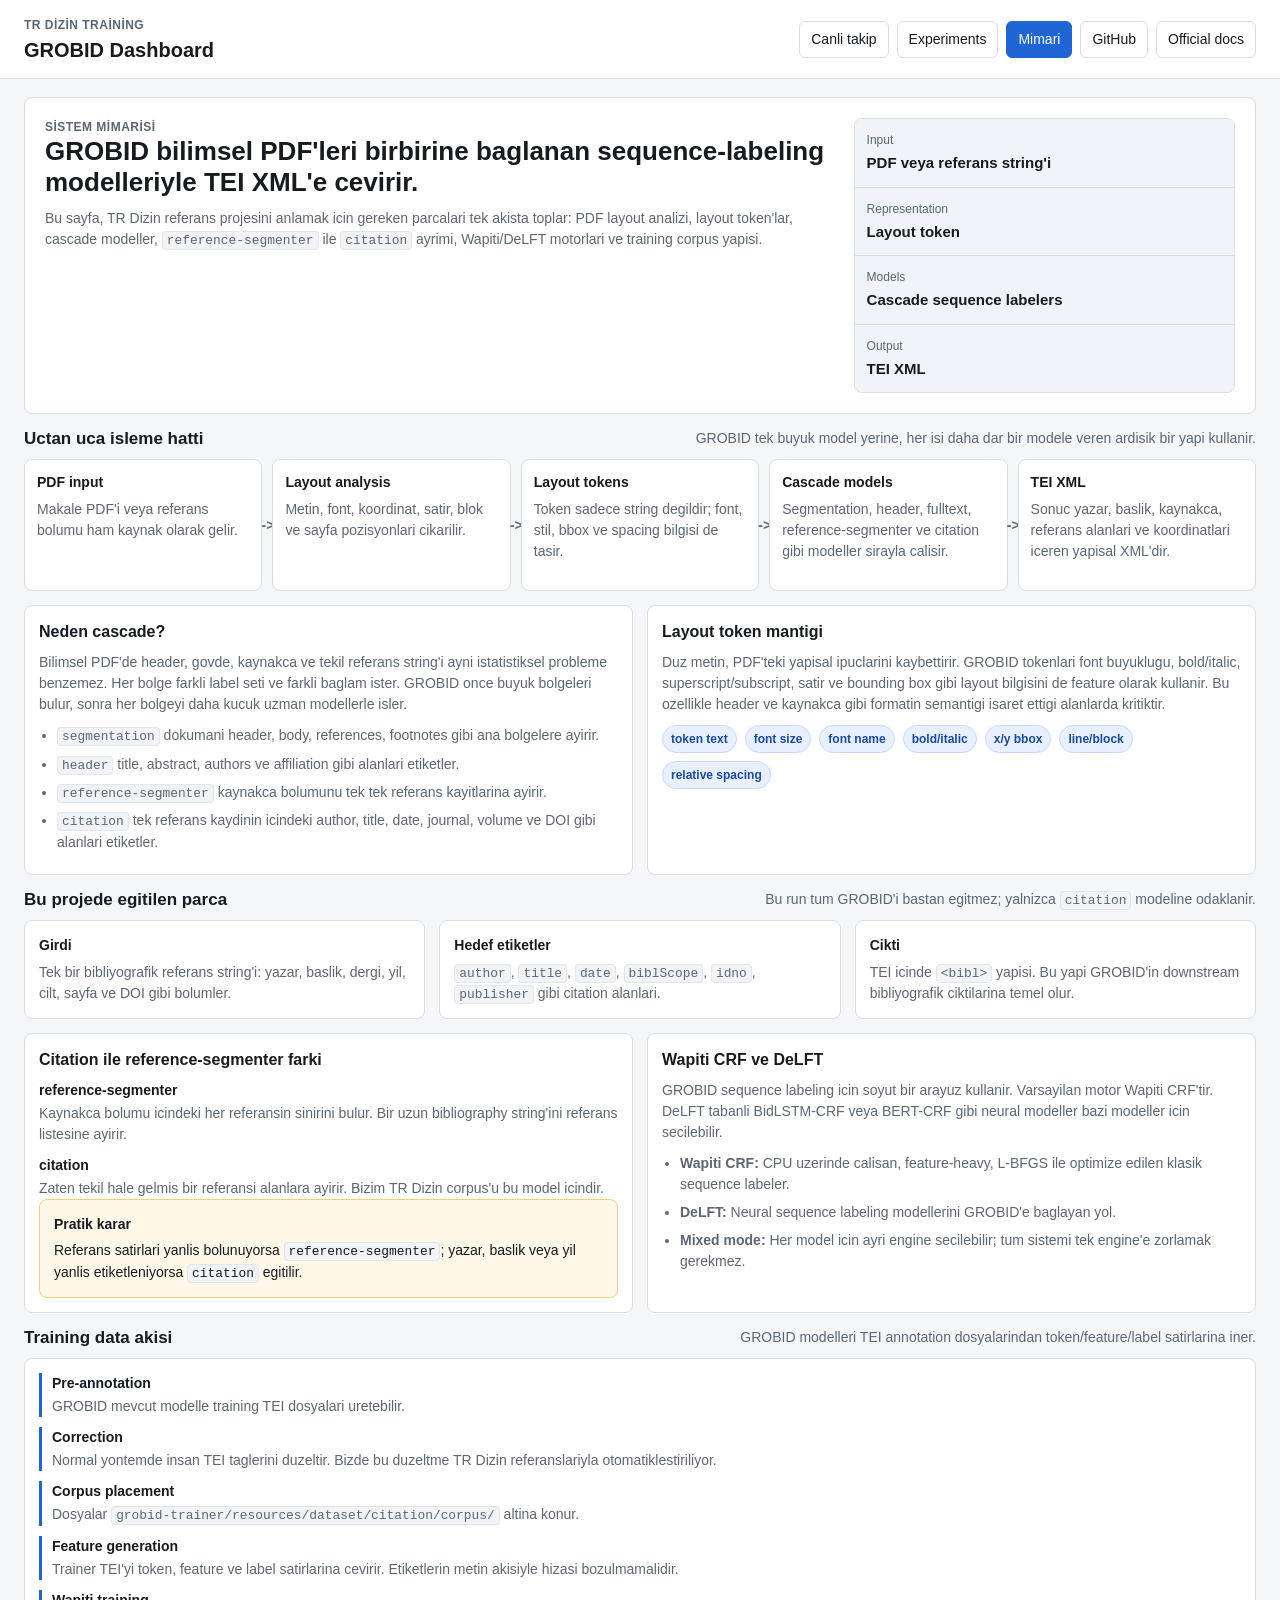
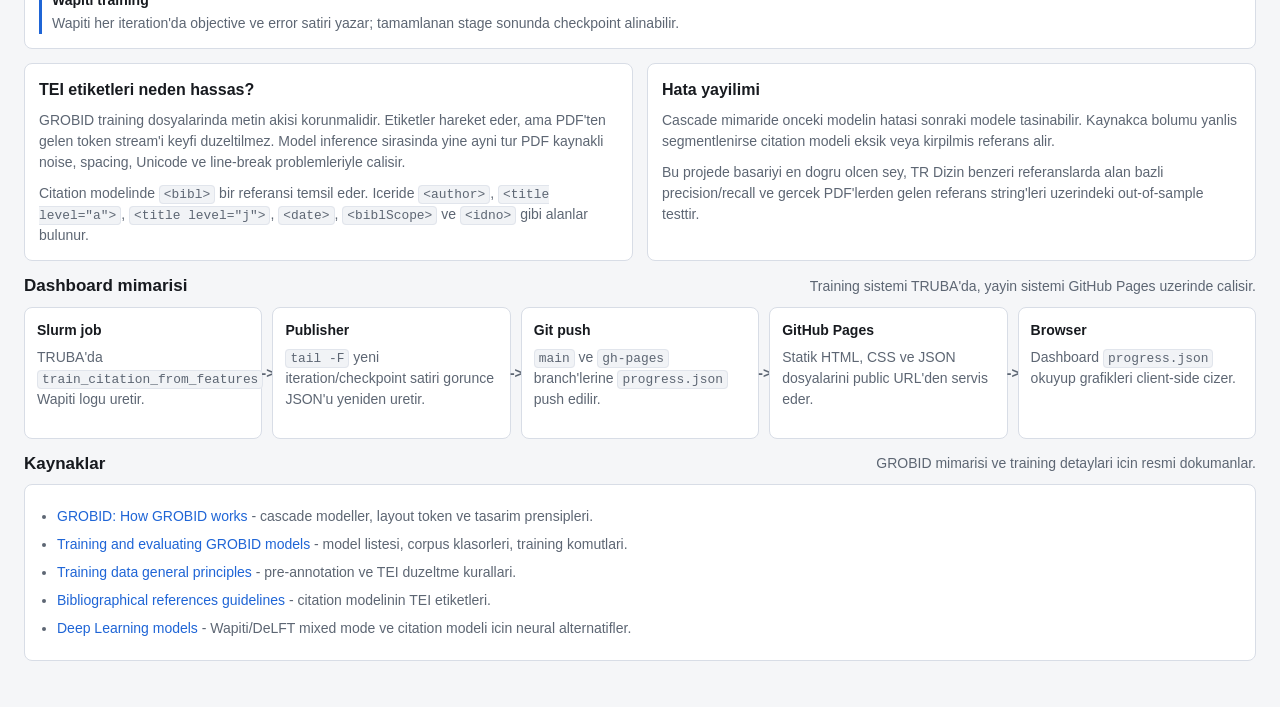
==== commit 91fc5b02: "Add full DeLFT citation experiment" ====
--- a/architecture.html
+++ b/architecture.html
@@ -14,6 +14,7 @@
     </div>
     <nav class="nav">
       <a href="index.html">Canli takip</a>
+      <a href="experiments.html">Experiments</a>
       <a class="active" href="architecture.html">Mimari</a>
       <a href="https://github.com/isikgirayedu/grobid-dashboard" rel="noreferrer">GitHub</a>
       <a href="https://grobid.readthedocs.io/en/latest/Principles/" rel="noreferrer">Official docs</a>
--- a/styles.css
+++ b/styles.css
@@ -84,8 +84,119 @@
   justify-content: flex-end;
 }
 
-.nav a,
-.nav button {
+.nav a {
+  align-items: center;
+  background: white;
+  border: 1px solid var(--line);
+  border-radius: 6px;
+  color: var(--ink);
+  display: inline-flex;
+  font: inherit;
+  min-height: 36px;
+  padding: 7px 11px;
+}
+
+.nav a.active {
+  background: var(--blue);
+  border-color: var(--blue);
+  color: white;
+}
+
+.page {
+  margin: 0 auto;
+  max-width: 1480px;
+  padding: 18px 24px 36px;
+}
+
+.hero {
+  background: var(--surface);
+  border: 1px solid var(--line);
+  border-radius: 8px;
+  display: grid;
+  gap: 22px;
+  grid-template-columns: minmax(0, 1.65fr) minmax(260px, 0.8fr);
+  margin-bottom: 14px;
+  padding: 20px;
+}
+
+.hero h2 {
+  font-size: 26px;
+  letter-spacing: 0;
+  line-height: 1.2;
+  margin: 0 0 10px;
+  max-width: 980px;
+}
+
+.hero p,
+.section-header p,
+.surface p,
+.muted {
+  color: var(--muted);
+}
+
+.hero p {
+  margin: 0;
+  max-width: 980px;
+}
+
+.hero-meta {
+  align-self: stretch;
+  border: 1px solid var(--line);
+  border-radius: 8px;
+  display: grid;
+  overflow: hidden;
+}
+
+.hero-meta div {
+  background: var(--surface-alt);
+  border-bottom: 1px solid var(--line);
+  min-width: 0;
+  padding: 12px;
+}
+
+.hero-meta div:last-child {
+  border-bottom: 0;
+}
+
+.hero-meta span {
+  color: var(--muted);
+  display: block;
+  font-size: 12px;
+  margin-bottom: 3px;
+}
+
+.hero-meta strong {
+  display: block;
+  font-size: 15px;
+  overflow-wrap: anywhere;
+}
+
+.section {
+  margin-bottom: 14px;
+}
+
+.section-header {
+  align-items: flex-end;
+  display: flex;
+  gap: 14px;
+  justify-content: space-between;
+  margin: 0 0 10px;
+}
+
+.section-header h2 {
+  font-size: 17px;
+  font-weight: 650;
+  letter-spacing: 0;
+  line-height: 1.25;
+  margin: 0;
+}
+
+.section-header p {
+  margin: 0;
+  max-width: 680px;
+}
+
+.section-button {
   align-items: center;
   background: white;
   border: 1px solid var(--line);
@@ -98,106 +209,6 @@
   padding: 7px 11px;
 }
 
-.nav a.active {
-  background: var(--blue);
-  border-color: var(--blue);
-  color: white;
-}
-
-.page {
-  margin: 0 auto;
-  max-width: 1480px;
-  padding: 18px 24px 36px;
-}
-
-.hero {
-  background: var(--surface);
-  border: 1px solid var(--line);
-  border-radius: 8px;
-  display: grid;
-  gap: 22px;
-  grid-template-columns: minmax(0, 1.65fr) minmax(260px, 0.8fr);
-  margin-bottom: 14px;
-  padding: 20px;
-}
-
-.hero h2 {
-  font-size: 26px;
-  letter-spacing: 0;
-  line-height: 1.2;
-  margin: 0 0 10px;
-  max-width: 980px;
-}
-
-.hero p,
-.section-header p,
-.surface p,
-.muted {
-  color: var(--muted);
-}
-
-.hero p {
-  margin: 0;
-  max-width: 980px;
-}
-
-.hero-meta {
-  align-self: stretch;
-  border: 1px solid var(--line);
-  border-radius: 8px;
-  display: grid;
-  overflow: hidden;
-}
-
-.hero-meta div {
-  background: var(--surface-alt);
-  border-bottom: 1px solid var(--line);
-  min-width: 0;
-  padding: 12px;
-}
-
-.hero-meta div:last-child {
-  border-bottom: 0;
-}
-
-.hero-meta span {
-  color: var(--muted);
-  display: block;
-  font-size: 12px;
-  margin-bottom: 3px;
-}
-
-.hero-meta strong {
-  display: block;
-  font-size: 15px;
-  overflow-wrap: anywhere;
-}
-
-.section {
-  margin-bottom: 14px;
-}
-
-.section-header {
-  align-items: flex-end;
-  display: flex;
-  gap: 14px;
-  justify-content: space-between;
-  margin: 0 0 10px;
-}
-
-.section-header h2 {
-  font-size: 17px;
-  font-weight: 650;
-  letter-spacing: 0;
-  line-height: 1.25;
-  margin: 0;
-}
-
-.section-header p {
-  margin: 0;
-  max-width: 680px;
-}
-
 .surface {
   background: var(--surface);
   border: 1px solid var(--line);
@@ -264,6 +275,88 @@
 
 .grid-3 {
   grid-template-columns: repeat(3, minmax(0, 1fr));
+}
+
+.experiment-grid {
+  display: grid;
+  gap: 14px;
+  grid-template-columns: repeat(2, minmax(0, 1fr));
+}
+
+.experiment-card {
+  display: grid;
+  gap: 10px;
+}
+
+.experiment-card h3 {
+  font-size: 16px;
+  margin: 0;
+}
+
+.experiment-card p {
+  margin: 0;
+}
+
+.experiment-topline {
+  align-items: center;
+  color: var(--muted);
+  display: flex;
+  flex-wrap: wrap;
+  font-size: 12px;
+  gap: 8px;
+}
+
+.status-pill {
+  border: 1px solid var(--line);
+  border-radius: 999px;
+  display: inline-flex;
+  font-size: 11px;
+  font-weight: 700;
+  line-height: 1;
+  padding: 5px 8px;
+}
+
+.status-running {
+  background: #e8f6ef;
+  border-color: #a9dbc1;
+  color: #17633e;
+}
+
+.status-pending {
+  background: #fff8e8;
+  border-color: #efcf85;
+  color: #7b4b0a;
+}
+
+.status-ready {
+  background: var(--blue-soft);
+  border-color: #c8d9ff;
+  color: #194a9b;
+}
+
+.mini-facts {
+  border-top: 1px solid var(--line);
+  display: grid;
+  gap: 8px;
+  margin: 2px 0 0;
+  padding-top: 10px;
+}
+
+.mini-facts div {
+  display: grid;
+  gap: 8px;
+  grid-template-columns: 110px minmax(0, 1fr);
+}
+
+.mini-facts dt {
+  color: var(--muted);
+  font-size: 12px;
+}
+
+.mini-facts dd {
+  margin: 0;
+  min-width: 0;
+  overflow-wrap: anywhere;
 }
 
 .chart-grid {
@@ -501,6 +594,7 @@
   .hero,
   .grid-2,
   .grid-3,
+  .experiment-grid,
   .chart-row {
     grid-template-columns: 1fr;
   }
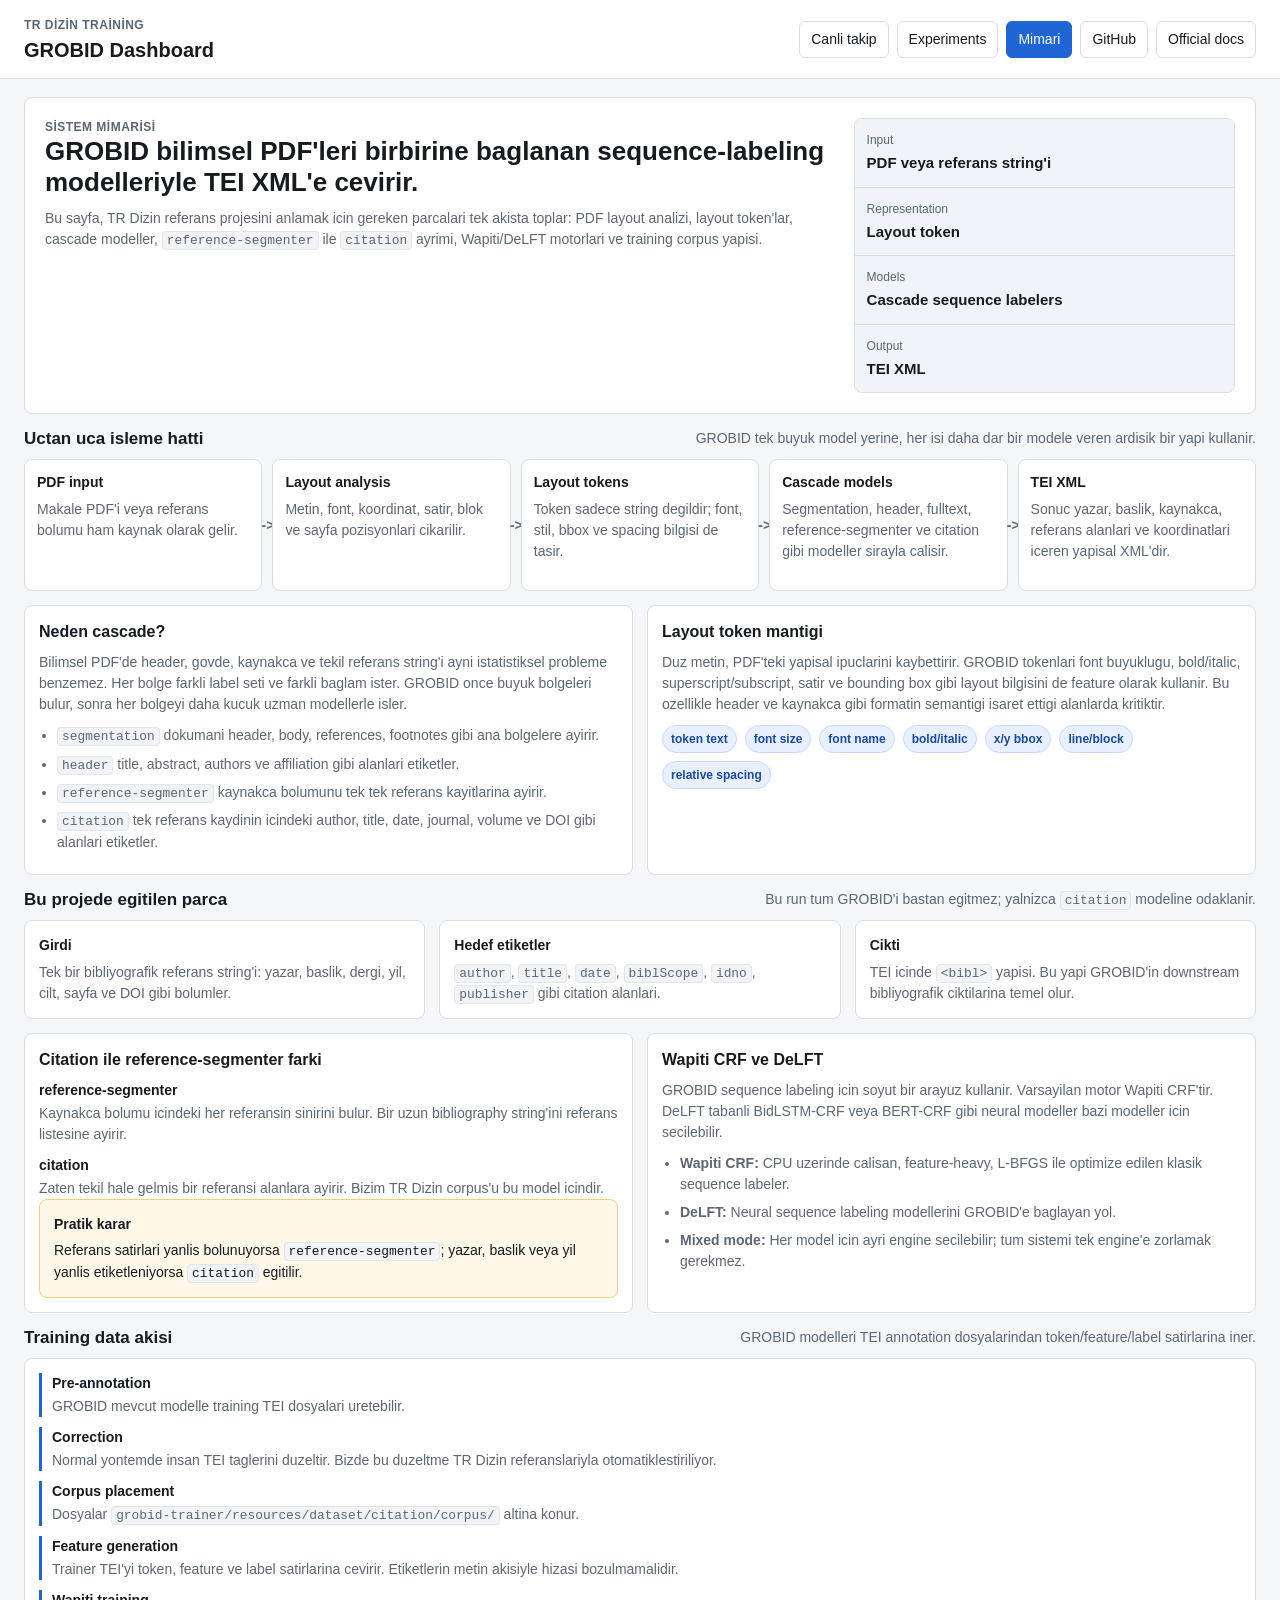
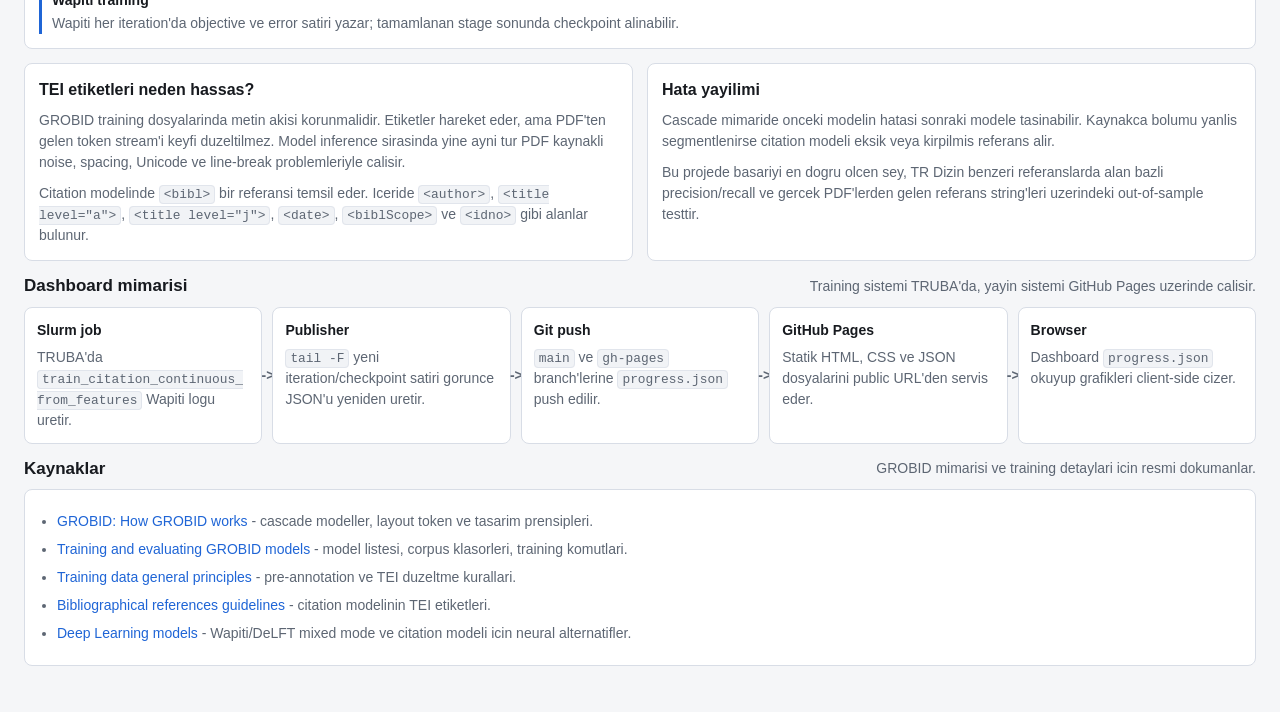
==== commit 31c63fd0: "Show TR Dizin split training run" ====
--- a/architecture.html
+++ b/architecture.html
@@ -206,7 +206,7 @@
         <p>Training sistemi TRUBA'da, yayin sistemi GitHub Pages uzerinde calisir.</p>
       </div>
       <div class="pipeline">
-        <div class="pipeline-step"><strong>Slurm job</strong><span>TRUBA'da <code>train_citation_from_features</code> Wapiti logu uretir.</span></div>
+        <div class="pipeline-step"><strong>Slurm job</strong><span>TRUBA'da <code>train_citation_continuous_from_features</code> Wapiti logu uretir.</span></div>
         <div class="pipeline-step"><strong>Publisher</strong><span><code>tail -F</code> yeni iteration/checkpoint satiri gorunce JSON'u yeniden uretir.</span></div>
         <div class="pipeline-step"><strong>Git push</strong><span><code>main</code> ve <code>gh-pages</code> branch'lerine <code>progress.json</code> push edilir.</span></div>
         <div class="pipeline-step"><strong>GitHub Pages</strong><span>Statik HTML, CSS ve JSON dosyalarini public URL'den servis eder.</span></div>
--- a/styles.css
+++ b/styles.css
@@ -18,11 +18,16 @@
   box-sizing: border-box;
 }
 
+html {
+  overflow-x: hidden;
+}
+
 body {
   margin: 0;
   background: var(--bg);
   color: var(--ink);
   font: 14px/1.5 -apple-system, BlinkMacSystemFont, "Segoe UI", sans-serif;
+  overflow-x: hidden;
 }
 
 a {
@@ -39,6 +44,7 @@
   border: 1px solid #e1e5ec;
   border-radius: 4px;
   font-size: 0.92em;
+  overflow-wrap: anywhere;
   padding: 1px 4px;
 }
 
@@ -82,6 +88,8 @@
   flex-wrap: wrap;
   gap: 8px;
   justify-content: flex-end;
+  max-width: 100%;
+  min-width: 0;
 }
 
 .nav a {
@@ -105,6 +113,7 @@
 .page {
   margin: 0 auto;
   max-width: 1480px;
+  min-width: 0;
   padding: 18px 24px 36px;
 }
 
@@ -116,6 +125,8 @@
   gap: 22px;
   grid-template-columns: minmax(0, 1.65fr) minmax(260px, 0.8fr);
   margin-bottom: 14px;
+  min-width: 0;
+  overflow-wrap: anywhere;
   padding: 20px;
 }
 
@@ -125,6 +136,7 @@
   line-height: 1.2;
   margin: 0 0 10px;
   max-width: 980px;
+  overflow-wrap: anywhere;
 }
 
 .hero p,
@@ -213,6 +225,8 @@
   background: var(--surface);
   border: 1px solid var(--line);
   border-radius: 8px;
+  min-width: 0;
+  overflow-wrap: anywhere;
   padding: 14px;
 }
 
@@ -240,6 +254,7 @@
   border: 1px solid var(--line);
   border-radius: 8px;
   min-width: 0;
+  overflow-wrap: anywhere;
   padding: 14px;
 }
 
@@ -332,6 +347,12 @@
   background: var(--blue-soft);
   border-color: #c8d9ff;
   color: #194a9b;
+}
+
+.status-cancelled {
+  background: #f1f3f6;
+  border-color: #cfd6e1;
+  color: #4f5866;
 }
 
 .mini-facts {
@@ -589,6 +610,7 @@
 
   .nav {
     justify-content: flex-start;
+    width: 100%;
   }
 
   .hero,
@@ -617,6 +639,27 @@
     padding-right: 14px;
   }
 
+  .nav {
+    display: grid;
+    grid-template-columns: repeat(auto-fit, minmax(112px, 1fr));
+  }
+
+  .nav a {
+    justify-content: center;
+    min-width: 0;
+    padding-left: 8px;
+    padding-right: 8px;
+    text-align: center;
+  }
+
+  .hero {
+    padding: 16px;
+  }
+
+  .hero h2 {
+    font-size: 24px;
+  }
+
   .metrics {
     grid-template-columns: 1fr;
   }
